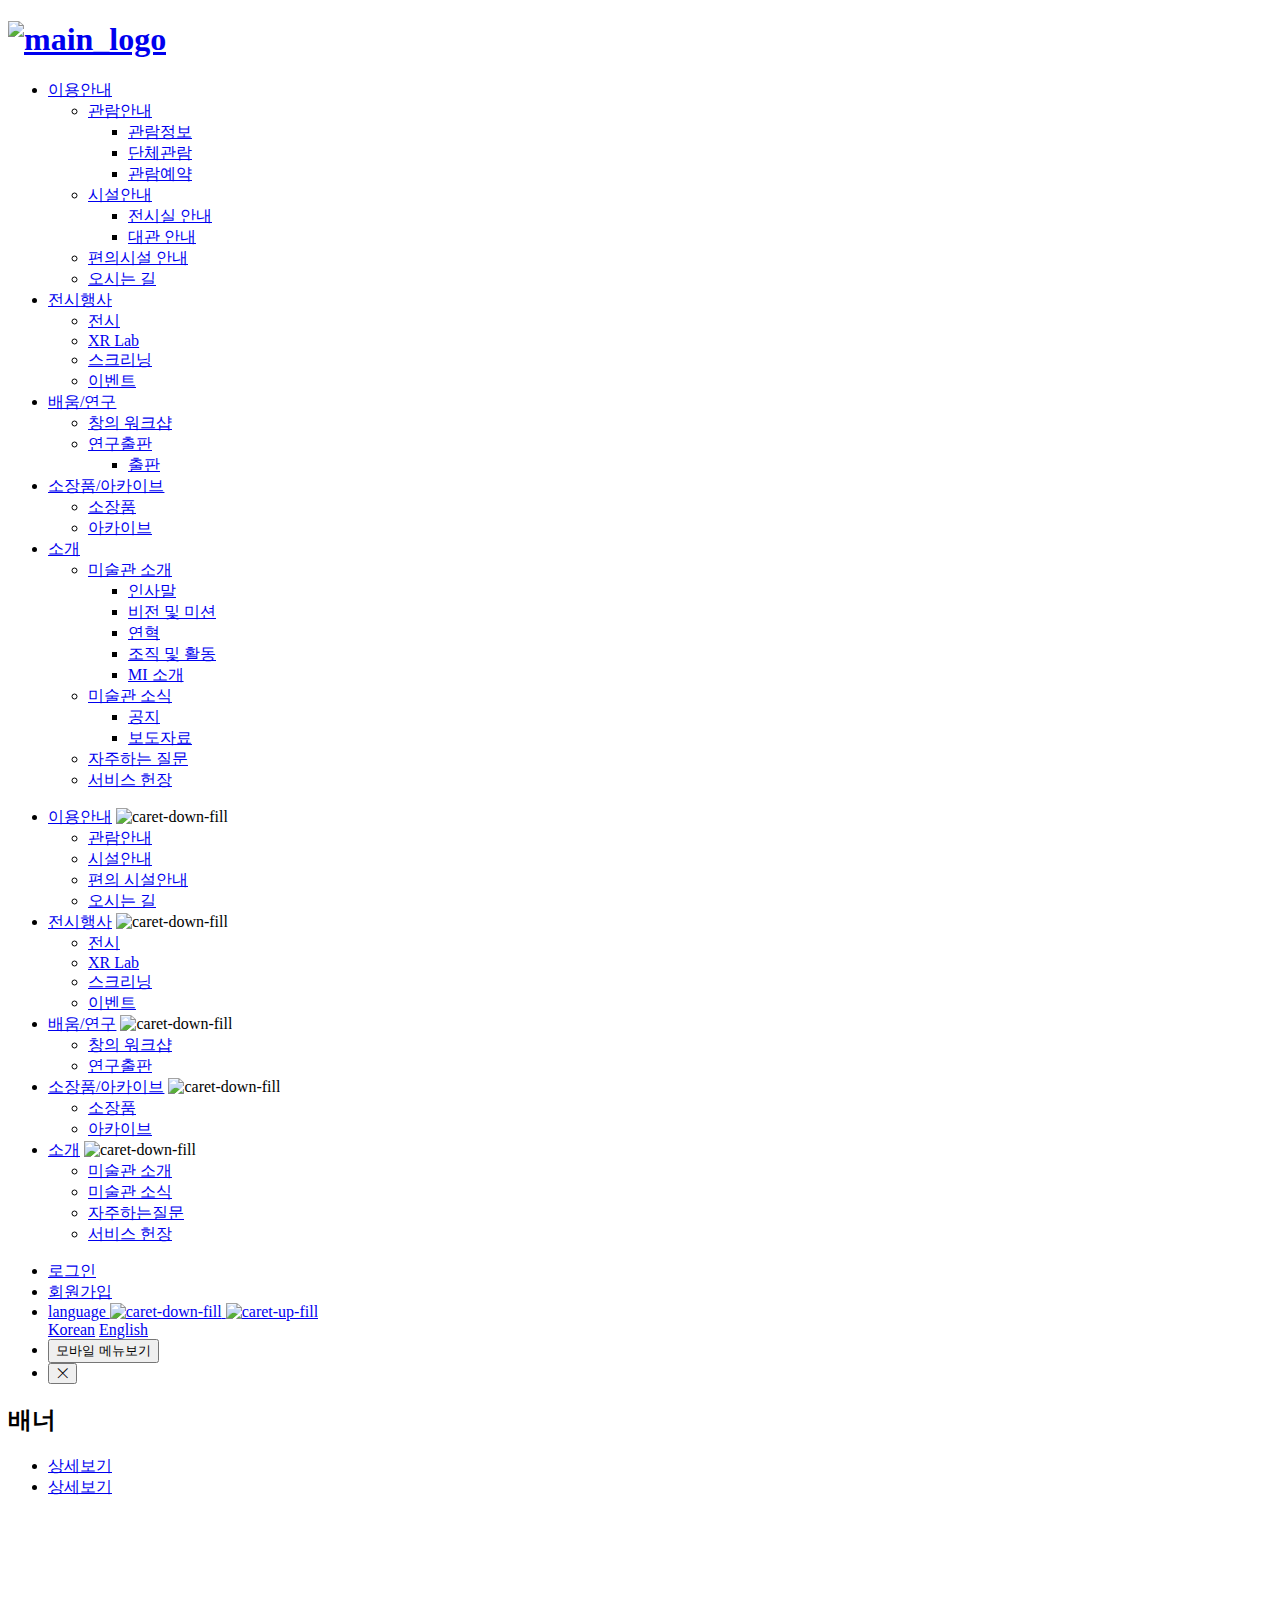
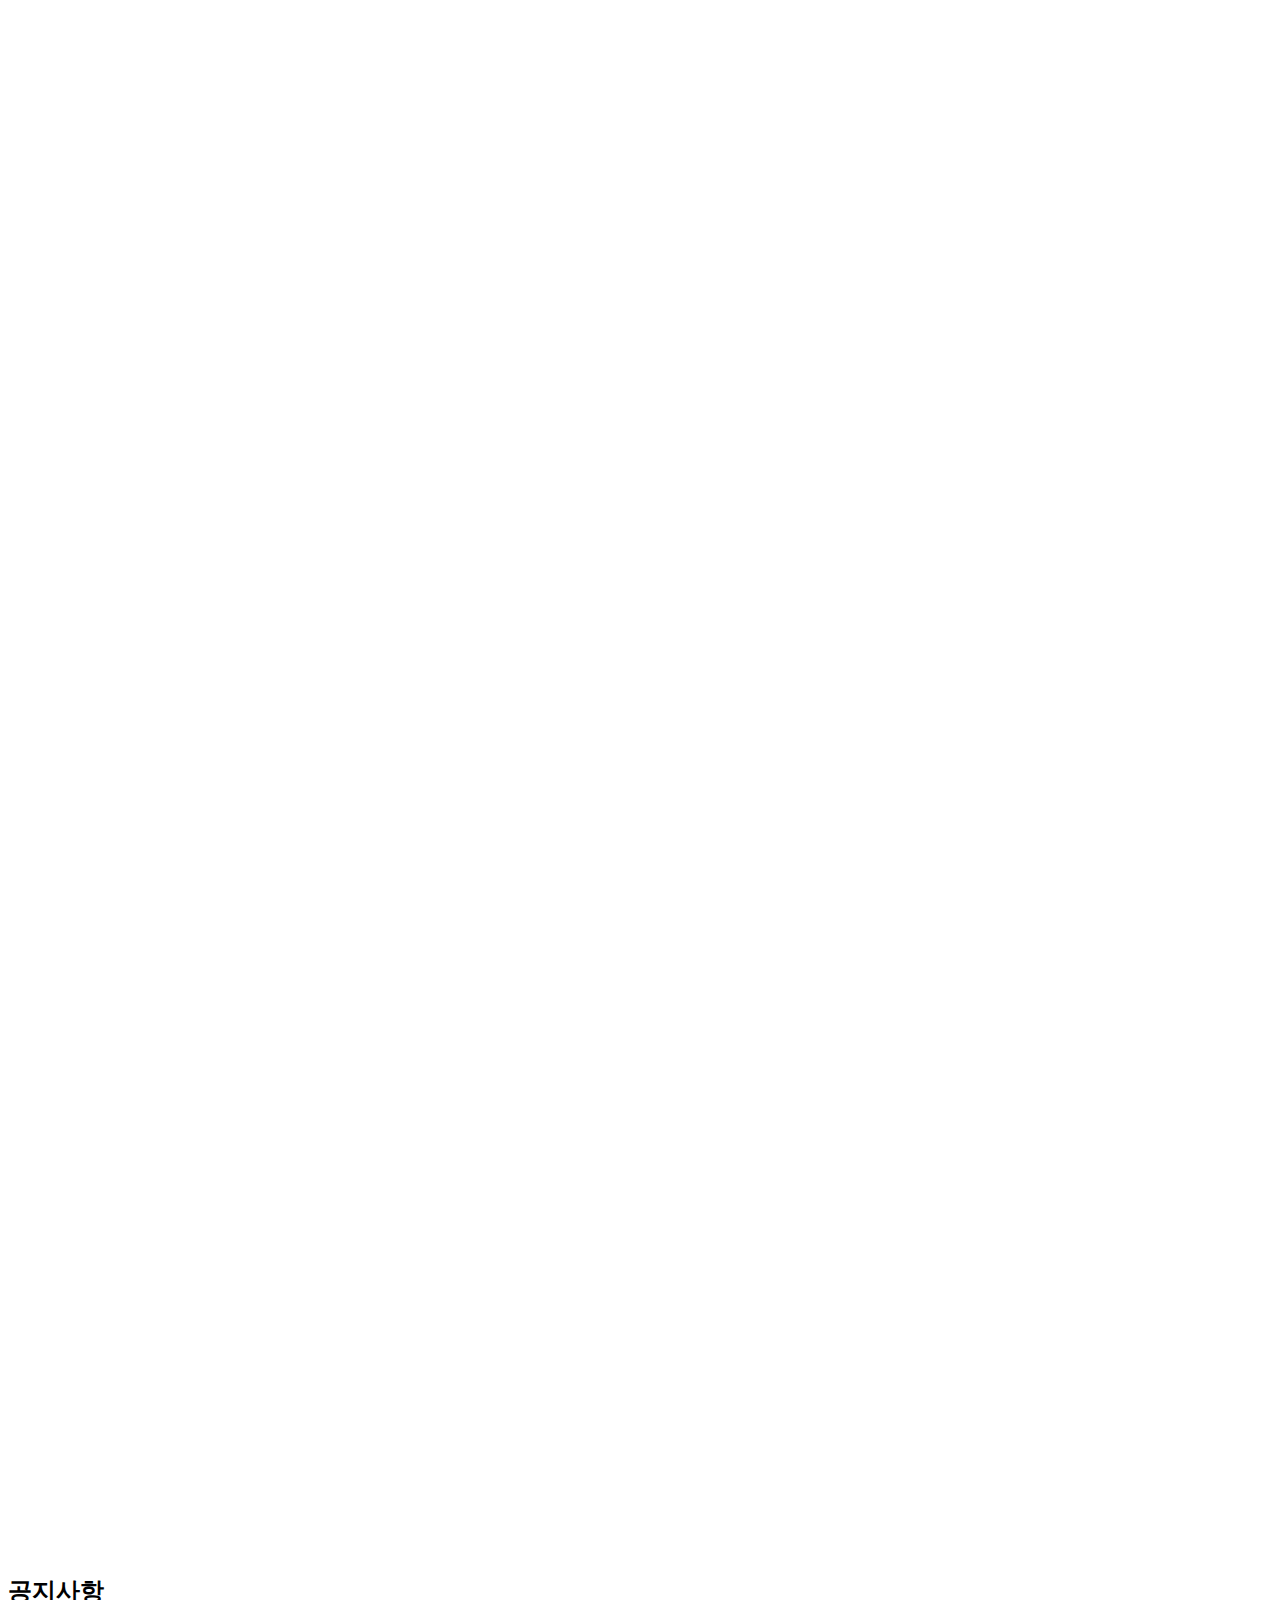
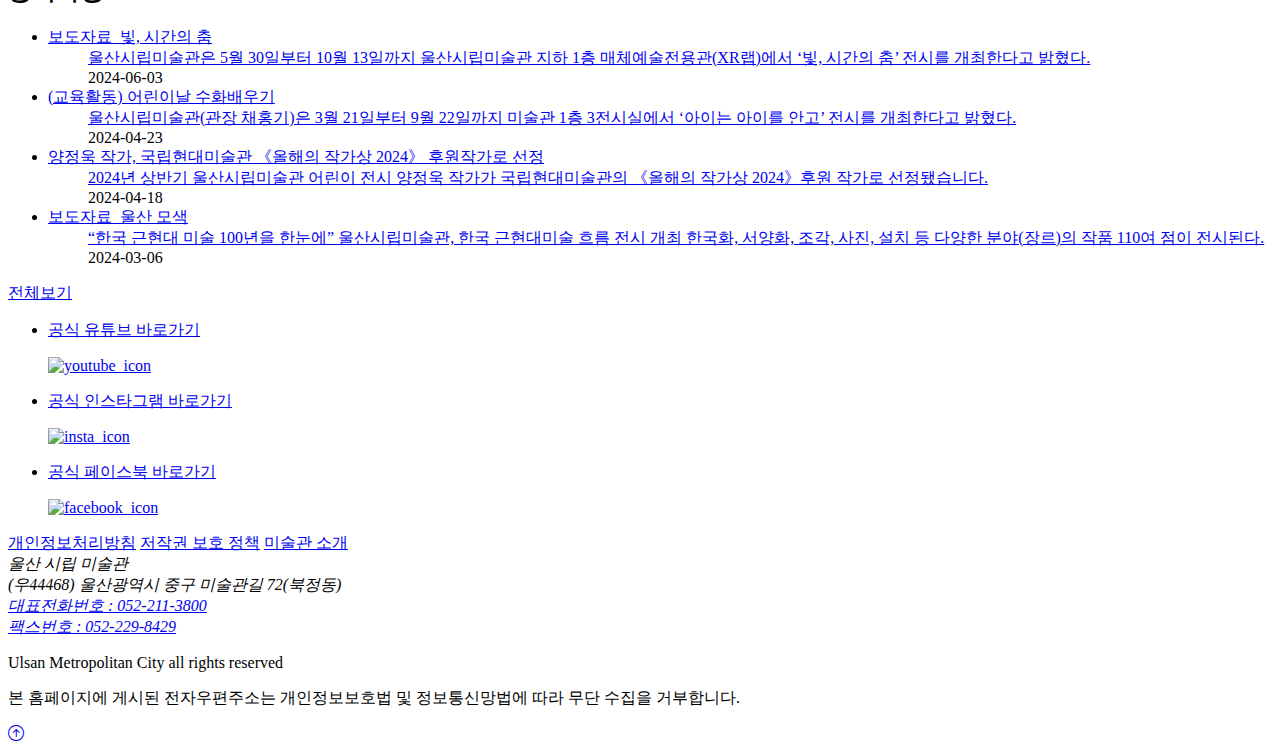
==== index.html @ f844567d "초기파일" ====
<!DOCTYPE html>
<html lang="ko">

<head>
  <meta charset="UTF-8">
  <meta name="viewport" content="width=device-width, initial-scale=1.0">
  <meta name="format-detection" content="telephone=no, email=no">
  <title>울산시립미술관</title>

  <!-- favicon -->
  <link rel="shortcut icon" href="img/common/favicon.jpg" type="image/x-icon">

  <!-- font -->
  <link href="https://fonts.googleapis.com/css2?family=Noto+Sans+KR:wght@100..900&display=swap" rel="stylesheet">
  <link rel="stylesheet" href="css/font.css">
  <link rel="stylesheet" href="https://cdn.jsdelivr.net/npm/bootstrap-icons@1.11.3/font/bootstrap-icons.min.css">

  <!-- css -->
  <link rel="stylesheet" href="css/reset.css">
  <link rel="stylesheet" href="css/swiper-bundle.min.css">
  <link rel="stylesheet" href="https://cdn.jsdelivr.net/npm/bootstrap-icons@1.11.3/font/bootstrap-icons.min.css">
  <link rel="stylesheet" href="https://unpkg.com/aos@next/dist/aos.css">
  <link rel="stylesheet" href="css/main.css">
  <link rel="stylesheet" href="css/common.css">

  <!-- js -->
  <script src="js/jquery-3.7.1.min.js"></script>
  <script src="js/swiper-bundle.min.js"></script>
  <script src="js/main.js"></script>
</head>

<body>
  <div id="wrap"><!--wrap-->
    <header id="header"><!--header-->
      <h1><a href="index.html"><img src="img/common/img_logo.svg" alt="main_logo"></a></h1>

      <nav>
        <ul class="gnb"><!--gnb-->
          <li>
            <a href="#">이용안내</a>
            <ul class="depth2 one"><!-- depth2 -->
              <li><a href="#">관람안내</a>
                <ul class="depth3">
                  <li><a href="#">관람정보</a></li>
                  <li><a href="#">단체관람</a></li>
                  <li><a href="#">관람예약</a></li>
                </ul>
              </li>
              <li><a href="#">시설안내</a>
                <ul class="depth3">
                  <li><a href="#">전시실 안내</a></li>
                  <li><a href="#">대관 안내</a></li>
                </ul>
              </li>
              <li><a href="#">편의시설 안내</a></li>
              <li><a href="#">오시는 길</a></li>
            </ul>
          </li>

          <li>
            <a href="#">전시행사</a>
            <ul class="depth2 two">
              <li><a href="#">전시</a></li>
              <li><a href="#">XR Lab</a></li>
              <li><a href="#">스크리닝</a></li>
              <li><a href="#">이벤트</a></li>
            </ul>
          </li>

          <li>
            <a href="#">배움/연구</a>
            <ul class="depth2 three">
              <li><a href="#">창의 워크샵</a></li>
              <li><a href="#">연구출판</a>
                <ul class="depth3">
                  <li><a href="#">출판</a></li>
                </ul>
              </li>
            </ul>
          </li>

          <li>
            <a href="#">소장품/아카이브</a>
            <ul class="depth2 four">
              <li><a href="#">소장품</a></li>
              <li><a href="#">아카이브</a></li>
            </ul>
          </li>

          <li>
            <a href="#">소개</a>
            <ul class="depth2 five">
              <li><a href="#">미술관 소개</a>
                <ul class="depth3">
                  <li><a href="#">인사말</a></li>
                  <li><a href="#">비전 및 미션</a></li>
                  <li><a href="#">연혁</a></li>
                  <li><a href="#">조직 및 활동</a></li>
                  <li><a href="#">MI 소개</a></li>
                </ul>
              </li>
              <li><a href="#">미술관 소식</a>
                <ul class="depth3">
                  <li><a href="#">공지</a></li>
                  <li><a href="#">보도자료</a></li>
                </ul>
              </li>
              <li><a href="#">자주하는 질문</a></li>
              <li><a href="#">서비스 헌장</a></li>
            </ul>
          </li>
        </ul>

        <div class="mgnb_wrap"><!--mgnb_wrap-->
          <div class="mgnb"><!--mgnb-->
            <ul>
              <li><a href=#>이용안내</a>
                <img src="img/common/caret-down-fill.svg" alt="caret-down-fill" class="caret_down2">
                <ul class="mdepth2">
                  <li><a href="#">관람안내</a></li>
                  <li><a href="#">시설안내</a></li>
                  <li><a href="#">편의 시설안내</a></li>
                  <li><a href="#">오시는 길</a></li>
                </ul>
              </li>
              <li>
                <a href=#>전시행사</a>
                <img src="img/common/caret-down-fill.svg" alt="caret-down-fill" class="caret_down2">
                <ul class="mdepth2">
                  <li><a href="#">전시</a></li>
                  <li><a href="#">XR Lab</a></li>
                  <li><a href="#">스크리닝</a></li>
                  <li><a href="#">이벤트</a></li>
                </ul>
              </li>
              <li>
                <a href=#>배움/연구</a>
                <img src="img/common/caret-down-fill.svg" alt="caret-down-fill" class="caret_down2">
                <ul class="mdepth2">
                  <li><a href="#">창의 워크샵</a></li>
                  <li><a href="#">연구출판</a>
                </ul>
              </li>
              <li>
                <a href=#>소장품/아카이브</a>
                <img src="img/common/caret-down-fill.svg" alt="caret-down-fill" class="caret_down2">
                <ul class="mdepth2">
                  <li><a href="#">소장품</a></li>
                  <li><a href="#">아카이브</a></li>
                </ul>
              </li>
              <li>
                <a href=#>소개</a>
                <img src="img/common/caret-down-fill.svg" alt="caret-down-fill" class="caret_down2">
                <ul class="mdepth2">
                  <li><a href="#">미술관 소개</a></li>
                  <li><a href="#">미술관 소식</a></li>
                  <li><a href="#">자주하는질문</a></li>
                  <li><a href="#">서비스 헌장</a></li>
                </ul>
              </li>
            </ul>
          </div>
          <div class="dim"></div>
        </div>
      </nav>

      <ul class="util"><!--util-->
        <li class="utilMenu"><a href="#">로그인</a></li>
        <li class="utilMenu"><a href="#">회원가입</a></li>
        <li class="utilMenu"><a href="#">language
            <img src="img/common/caret-down-fill.svg" alt="caret-down-fill" class="caret_down">
            <img src="img/common/caret-up-fill.svg" alt="caret-up-fill" class="caret_up"></a>
          <div class="lang_depth2">
            <a href="#">Korean</a>
            <a href="#">English</a>
          </div>
        </li>
        <li><button class="ham">모바일 메뉴보기</button></li>
        <li><button class="mgnb_close"><i class="bi bi-x-lg"></i></button></li>
      </ul>
    </header>

    <main id="main"><!--main-->
      <section id="banner"><!--banner-->
        <h2>배너</h2>
        <div class="swiper mb">
          <ul class="swiper-wrapper">
            <li class="swiper-slide mb1">
              <div class="mb_txt">
                <a href="#" class="btn_more">상세보기</a>
              </div>
            </li>
            <li class="swiper-slide mb2">
              <div class="mb_txt"><a href="#" class="btn_more">상세보기</a>
              </div>
            </li>
            <!--<li class="swiper-slide mb3">추 후에 추가 예정
              <div class="mb_txt">
                <a href="#" class="btn_more">상세보기</a>
              </div>
            </li>
            <li class="swiper-slide mb4">추 후에 추가 예정
              <div class="mb_txt">
                <a href="#" class="btn_more">상세보기</a>
              </div>
            </li>-->
          </ul>
          <div class="mb_control">
            <div class="swiper-button-prev"></div>
            <div class="swiper-pagination"></div>
            <div class="swiper-button-next"></div>
          </div>
        </div>
      </section>

      <section id="quick_menu" data-aos="fade-in"><!--quick-menu-->
        <h2>퀵메뉴</h2>
        <div class="inner">
          <ul>
            <li><a href="#"><span>예약안내</span></a></li>
            <li><a href="#"><span>관람안내</span></a></li>
            <li><a href="#"><span>시설안내</span></a></li>
            <li><a href="#"><span>오시는길</span></a></li>
            <li><a href="#"><span>자주하는질문</span></a></li>
          </ul>
        </div>
      </section>

      <section id="exhibition"><!--exhibition-->
        <h2 data-aos="fade-right">전시</h2>
        <div class="inner">
          <a href="#" class="btn_more" data-aos="fade-left">전체보기</a>
          <div class="swiper exhibition" data-aos="fade-up">
            <ul class="swiper-wrapper">
              <li class="swiper-slide">
                <ul>
                  <li><a href="#"><img src="img/main/exhibition01.svg" alt="《울산 모색 : 울 도시, 울 미술》">
                      <div class="overlay">
                        <p><strong>《울산 모색 : 울 도시, 울 미술》</strong>
                          기간 2024. 3. 7. ~ 6. 9.
                          장소 2전시실
                          작가 16인
                          작품수 37점
                          관람료 성인: 1000원(울산시민 500원) / 어린이, 청소년, 경로: 무료
                          주최/후원 울산시립미술관</p>
                      </div>
                    </a>
                  </li>
                </ul>
                <dl>
                  <dt><a href="#">울산 모색 : 울 도시, 울 미술</a></dt>
                  <dd>2024. 3. 7. ~ 6. 9.</dd>
                  <dd>2전시실</dd>
                </dl>
              </li>
              <li class="swiper-slide">
                <ul>
                  <li><a href="#"><img src="img/main/exhibition02.svg" alt="《한국 근현대미술 흐름 : 시대 울림》">
                      <div class="overlay">
                        <p><strong>《한국 근현대미술 흐름 : 시대 울림》</strong>
                          기간 2024. 3. 7. ~ 6. 9.
                          장소 1전시실
                          작가 이중섭, 박수근, 김환기 등 100여 명
                          작품수 110여점
                          관람료 성인: 1000원(울산시민 500원) / 어린이, 청소년, 경로: 무료
                          주최/후원 울산시립미술관</p>
                      </div>
                    </a></li>
                </ul>

                <dl>
                  <dt><a href="#">한국 근현대미술 흐름 : 시대 울림</a></dt>
                  <dd>2024. 3. 7. ~ 6. 9.</dd>
                  <dd>1전시실</dd>
                </dl>
              </li>
              <li class="swiper-slide">
                <ul>
                  <li><a href="#"><img src="img/main/exhibition03.svg" alt="빛, 시간의 춤">
                      <div class="overlay">
                        <p><strong>빛, 시간의 춤</strong>
                          기간 2024. 5. 30. ~ 10. 13.
                          장소 XR Lab (지하 1층)
                          작가 류재하
                          관람료 성인 1000원(울산시민 500원) / 어린이,청소년, 경로 무료
                          주최후원 울산시립미술관</p>
                      </div>
                    </a></li>
                </ul>

                <dl>
                  <dt><a href="#">빛, 시간의 춤</a></dt>
                  <dd>2024. 5. 30. ~ 10. 13.</dd>
                  <dd>XR Lab (지하 1층)</dd>
                </dl>
              </li>
            </ul>
          </div>
        </div>
      </section>

      <section id="collection" data-aos="fade-up"><!--collection-->
        <h2 data-aos="fade-right">소장품</h2>
        <div class="inner">
          <a href="#" class="btn_more" data-aos="fade-left">전체보기</a>
          <div class="swiper collection">
            <ul class="swiper-wrapper">
              <li class="swiper-slide"><a href="#"><img src="img/main/collection01.svg" alt="해와달"></a>
                <dl>
                  <dt><a href="#">해와 달</a></dt>
                  <dd>고사리 GO sari</dd>
                  <dd>2022</dd>
                </dl>
              </li>
              <li class="swiper-slide"><a href="#"><img src="img/main/collection02.svg" alt="칼더업사이드다운"></a>
                <dl>
                  <dt><a href="#">칼 더 업사이드 다운</a></dt>
                  <dd>토마스 사라세노 Tomás SARACENO</dd>
                  <dd>2018</dd>
                </dl>
              </li>
              <li class="swiper-slide"><a href="#"><img src="img/main/collection03.svg" alt="밀물저아래"></a>
                <dl>
                  <dt><a href="#">밀물 저 아래</a></dt>
                  <dd>타비타 르제르 Tabita REZAIRE</dd>
                  <dd>2017</dd>
                </dl>
              </li>
              <li class="swiper-slide"><a href="#"><img src="img/main/collection04.svg" alt="레드앤블루"></a>
                <dl>
                  <dt><a href="#">레드 앤 블루</a></dt>
                  <dd>류 지야잉 (크립토ZR) LIU Jiaying (CrytoZR)</dd>
                  <dd>2019</dd>
                </dl>
              </li>
            </ul>
          </div>
        </div>
      </section>

      <section id="archive"><!--archive-->
        <h2 data-aos="fade-right">아카이브</h2>
        <div class="inner">
          <a href="#" class="btn_more" data-aos="fade-left">전체보기</a>
          <ul data-aos="fade-up">
            <li>
              <ul>
                <li>
                  <a href="#"><img src="img/main/archive01.svg" alt="아이는아이를안고">
                    <dl>
                      <dt>2024 어린이 기획전시 《아이는 아이를 안고》</dt>
                      <dd>2024. 3. 21.</dd>
                    </dl>
                    <div class="overlay">
                      <p><strong>2024 어린이 기획전시《아이는 아이를 안고》</strong>
                        기간 2024. 3. 21. ~ 9. 22.
                        장소 3전시실 및 로비
                        작가 양정욱
                        작품수 조각·설치 6점
                        관람료 성인: 1000원(울산시민 500원) / 어린이, 청소년, 경로: 무료
                        주최/후원 울산시립미술관
                      </p>
                    </div>
                  </a>
                </li>
              </ul>
            </li>
            <li>
              <a href="#"><img src="img/main/archive02.svg" alt="XRlab엄선작시리즈(XRLab리뷰)">
                <dl>
                  <dt>XR Lab 엄선작 시리즈 《XR Lab 리뷰》</dt>
                  <dd>2024. 2. 8.</dd>
                </dl>
                <div class="overlay">
                  <p><strong>XR Lab 엄선작 시리즈 《XR Lab 리뷰》</strong>
                    기간 2024. 2. 8. ~ 5. 19.
                    장소 XR Lab (지하 1층)
                    작가 알도 탐벨리니, 정연두, 아티피셜 네이쳐(지하루+그라함 웨이크필드) × 채찬병
                    작품수 3점
                    관람료 1,000원(울산시민 500원)
                    주최/후원 울산시립미술관
                  </p>
                </div>
              </a>
            </li>
            <li>
              <a href="#"><img src="img/main/archive03.svg" alt="2024 어린이 전시《꿈꾸는 아이들의 세계》">
                <dl>
                  <dt>2024 어린이 전시《꿈꾸는 아이들의 세계》</dt>
                  <dd>2024. 1. 23.</dd>
                </dl>
                <div class="overlay">
                  <p><strong>2024 어린이 전시《꿈꾸는 아이들의 세계》</strong>
                    기간 2024. 1. 23. - 2024. 8. 27.
                    장소 3전시실
                    작가 신형섭
                    작품수 설치 18점
                    관람료 성인: 1000원(울산시민 500원) / 어린이, 청소년, 경로: 무료
                    주최/후원 울산시립미술관
                  </p>
                </div>
              </a>
            </li>
          </ul>
        </div>
      </section>

      <section id="notice"><!--notice-->
        <h2>공지사항</h2>
        <div class="inner">
          <div class="swiper notice">
            <ul class="swiper-wrapper">
              <li class="swiper-slide">
                <dl>
                  <dt><a href="#">보도자료_빛, 시간의 춤</a></dt>
                  <dd><a href="#">울산시립미술관은 5월 30일부터 10월
                      13일까지 울산시립미술관 지하 1층
                      매체예술전용관(XR랩)에서 ‘빛, 시간의 춤’ 전시를 개최한다고 밝혔다.</a></dd>
                  <dd>2024-06-03</dd>
                </dl>
              </li>
              <li class="swiper-slide">
                <dl>
                  <dt><a href="#">(교육활동) 어린이날 수화배우기</a></dt>
                  <dd><a href="#">울산시립미술관(관장 채홍기)은 3월
                      21일부터 9월 22일까지 미술관 1층
                      3전시실에서 ‘아이는 아이를 안고’ 전시를 개최한다고 밝혔다.</a></dd>
                  <dd>2024-04-23</dd>
                </dl>
              </li>
              <li class="swiper-slide">
                <dl>
                  <dt><a href="#">양정욱 작가, 국립현대미술관 《올해의 작가상 2024》 후원작가로 선정</a></dt>
                  <dd><a href="#">2024년 상반기 울산시립미술관 어린이
                      전시 양정욱 작가가 국립현대미술관의
                      《올해의 작가상 2024》후원 작가로 선정됐습니다.</a></dd>
                  <dd>2024-04-18</dd>
                </dl>
              </li>
              <li class="swiper-slide">
                <dl>
                  <dt><a href="#">보도자료_울산 모색</a></dt>
                  <dd><a href="#">“한국 근현대 미술 100년을 한눈에”
                      울산시립미술관, 한국 근현대미술 흐름
                      전시 개최 한국화, 서양화, 조각, 사진, 설치 등 다양한 분야(장르)의 작품 110여 점이 전시된다.</a></dd>
                  <dd>2024-03-06</dd>
                </dl>
              </li>
            </ul>
            <a href="#" class="btn_more">전체보기</a>
          </div>
        </div>
      </section>
    </main>

    <footer id="footer"><!--footer-->
      <div class="inner">
        <ul>
          <li>
            <p><a href="#">공식 유튜브 바로가기</a></p>
            <a href="#"><img src="img/common/youtube_icon.svg" alt="youtube_icon"></a>
          </li>
          <li>
            <p><a href="#">공식 인스타그램 바로가기</a></p>
            <a href="#"><img src="img/common/insta_icon.svg" alt="insta_icon"></a>
          </li>
          <li>
            <p><a href="#">공식 페이스북 바로가기</a></p>
            <a href="#"><img src="img/common/facebook_icon.svg" alt="facebook_icon"></a>
          </li>
        </ul>

        <div class="footer_txt">
          <div class="footer_left">
            <a href="#"><span>개인정보처리방침</span></a>
            <a href="#"><span>저작권 보호 정책</span></a>
            <a href="#"><span>미술관 소개</span></a>
          </div>

          <div class="footer_right">
            <address><span>울산 시립 미술관</span><br>
              <span>(우44468) 울산광역시 중구 미술관길 72(북정동)</span><br>
              <a href="tel:052-211-3800">대표전화번호 : 052-211-3800</a><br>
              <a href="#">팩스번호 : 052-229-8429</a>
            </address>
            <p class="copy">Ulsan Metropolitan City all rights reserved</p>
            <p>본 홈페이지에 게시된 전자우편주소는 개인정보보호법 및 정보통신망법에 따라 무단 수집을 거부합니다.</p>
          </div>
        </div>
      </div>

      <a href="#"><i class="bi bi-arrow-up-circle go_top"></i></a>
    </footer>
  </div>

  <script src="https://unpkg.com/aos@next/dist/aos.js"></script>
  <script>
    AOS.init({ duration: 1500, });
  </script>
</body>

</html>
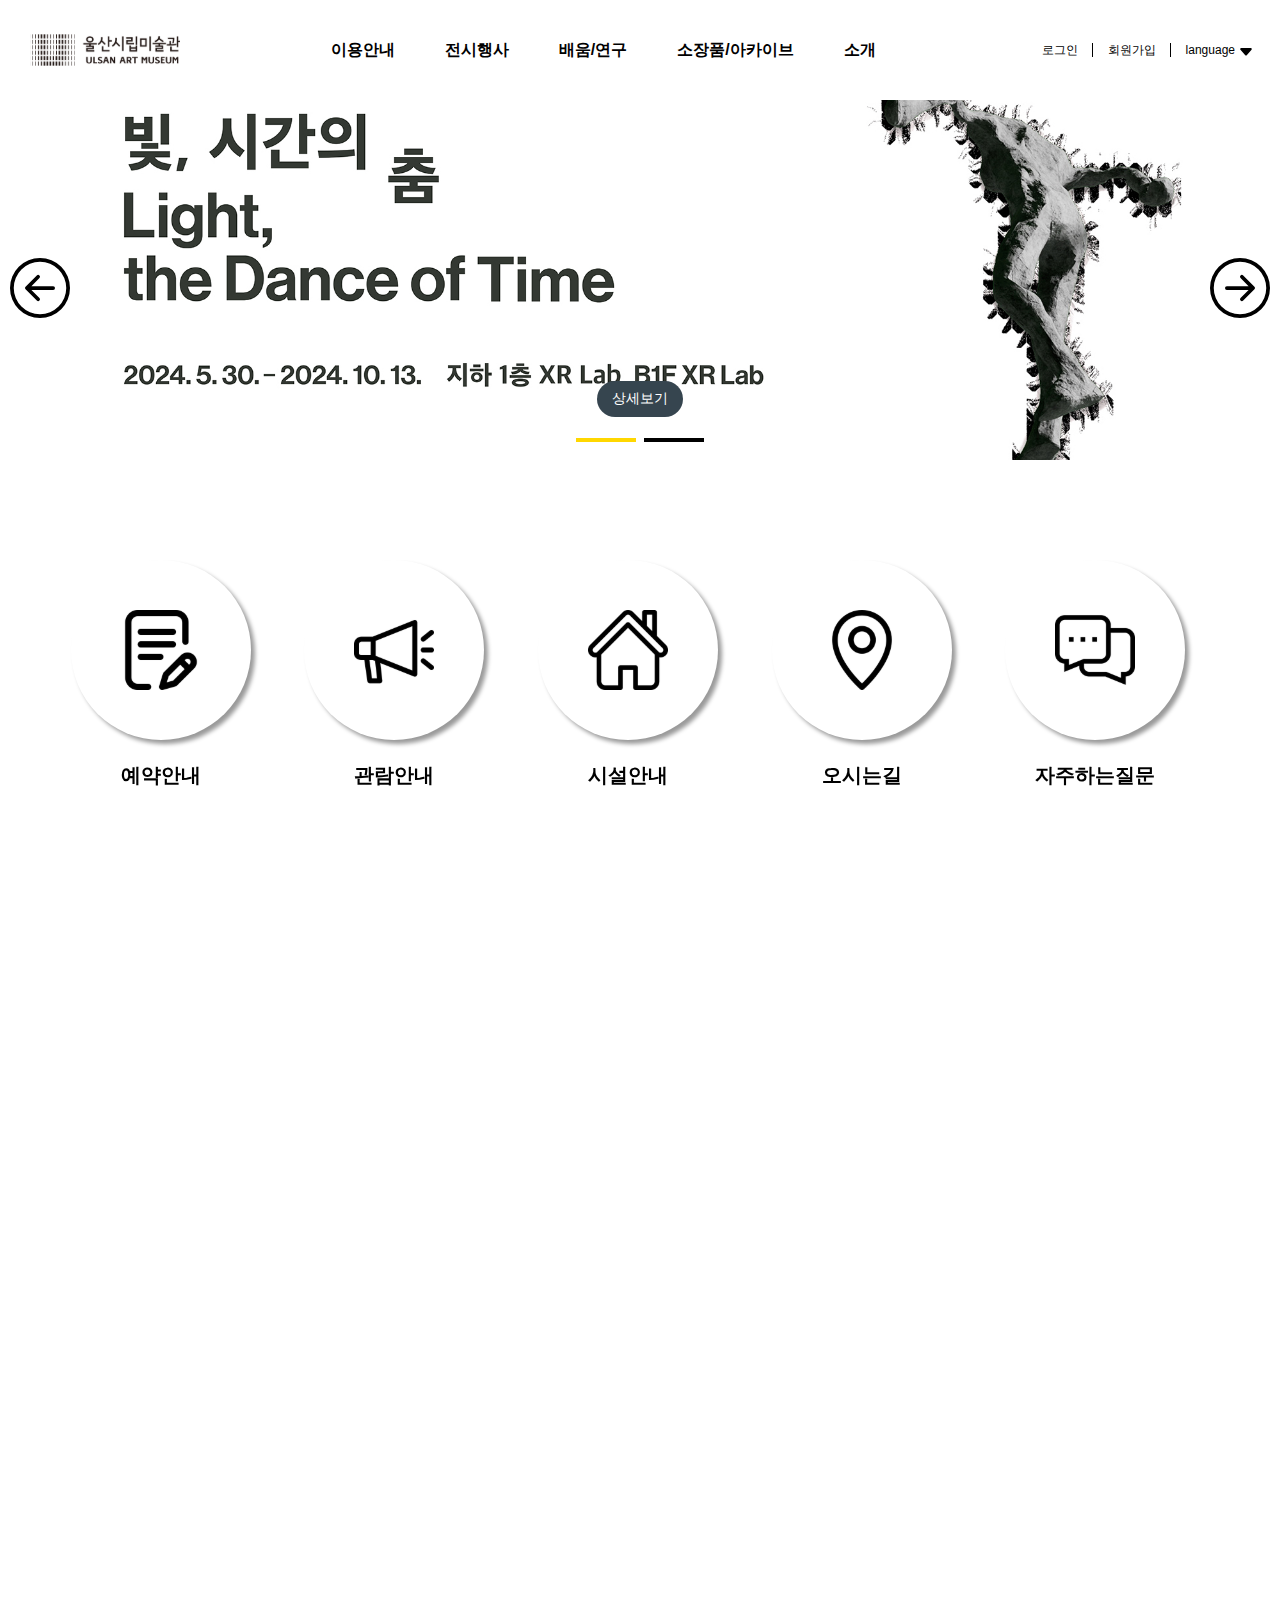
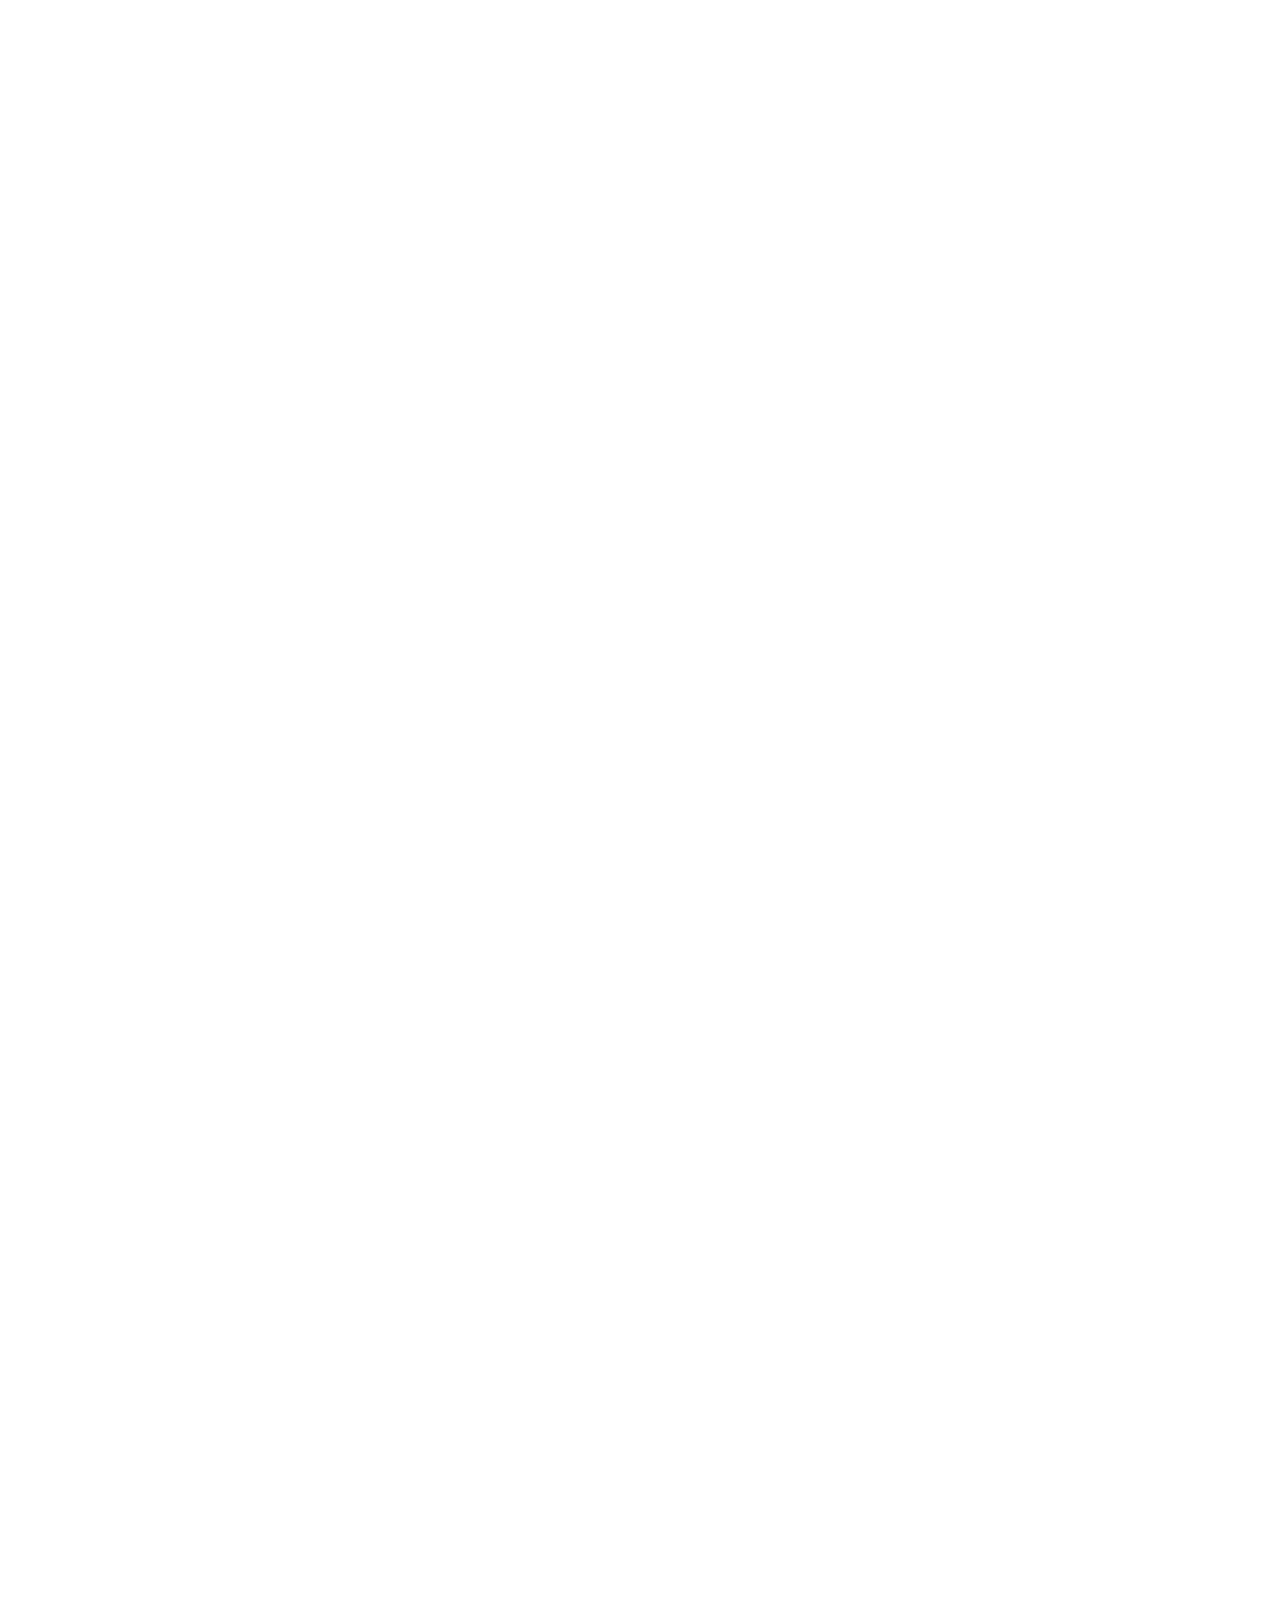
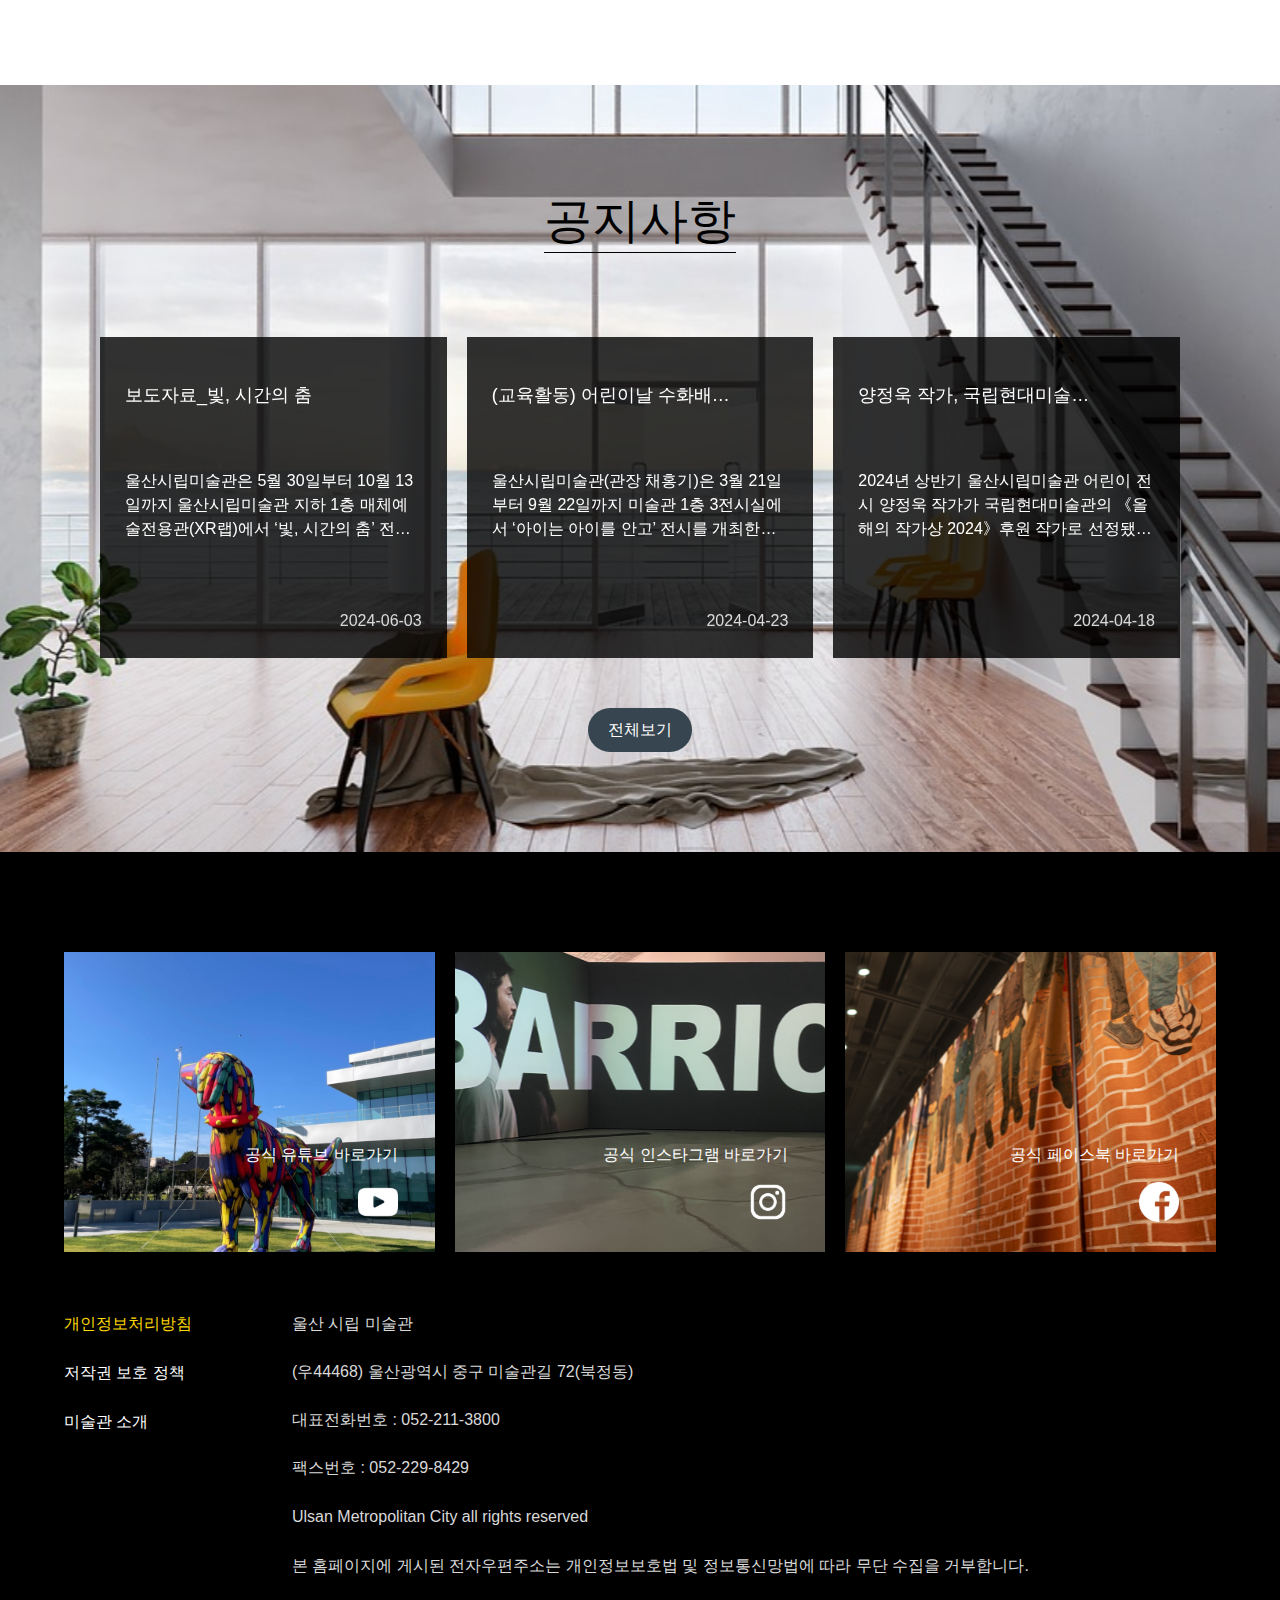
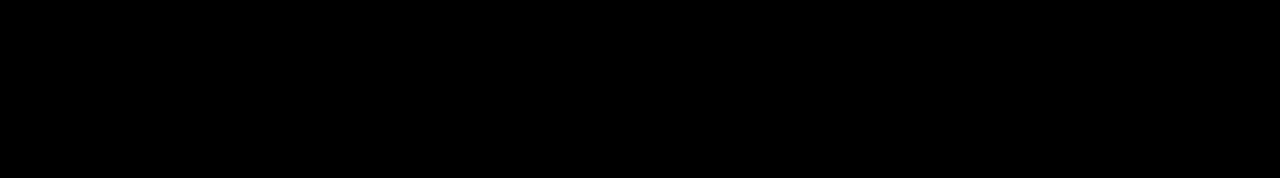
==== commit ae61ff8e: "Add files via upload" ====
--- a/index.html
+++ b/index.html
@@ -1,503 +1,503 @@
-<!DOCTYPE html>
-<html lang="ko">
-
-<head>
-  <meta charset="UTF-8">
-  <meta name="viewport" content="width=device-width, initial-scale=1.0">
-  <meta name="format-detection" content="telephone=no, email=no">
-  <title>울산시립미술관</title>
-
-  <!-- favicon -->
-  <link rel="shortcut icon" href="img/common/favicon.jpg" type="image/x-icon">
-
-  <!-- font -->
-  <link href="https://fonts.googleapis.com/css2?family=Noto+Sans+KR:wght@100..900&display=swap" rel="stylesheet">
-  <link rel="stylesheet" href="css/font.css">
-  <link rel="stylesheet" href="https://cdn.jsdelivr.net/npm/bootstrap-icons@1.11.3/font/bootstrap-icons.min.css">
-
-  <!-- css -->
-  <link rel="stylesheet" href="css/reset.css">
-  <link rel="stylesheet" href="css/swiper-bundle.min.css">
-  <link rel="stylesheet" href="https://cdn.jsdelivr.net/npm/bootstrap-icons@1.11.3/font/bootstrap-icons.min.css">
-  <link rel="stylesheet" href="https://unpkg.com/aos@next/dist/aos.css">
-  <link rel="stylesheet" href="css/main.css">
-  <link rel="stylesheet" href="css/common.css">
-
-  <!-- js -->
-  <script src="js/jquery-3.7.1.min.js"></script>
-  <script src="js/swiper-bundle.min.js"></script>
-  <script src="js/main.js"></script>
-</head>
-
-<body>
-  <div id="wrap"><!--wrap-->
-    <header id="header"><!--header-->
-      <h1><a href="index.html"><img src="img/common/img_logo.svg" alt="main_logo"></a></h1>
-
-      <nav>
-        <ul class="gnb"><!--gnb-->
-          <li>
-            <a href="#">이용안내</a>
-            <ul class="depth2 one"><!-- depth2 -->
-              <li><a href="#">관람안내</a>
-                <ul class="depth3">
-                  <li><a href="#">관람정보</a></li>
-                  <li><a href="#">단체관람</a></li>
-                  <li><a href="#">관람예약</a></li>
-                </ul>
-              </li>
-              <li><a href="#">시설안내</a>
-                <ul class="depth3">
-                  <li><a href="#">전시실 안내</a></li>
-                  <li><a href="#">대관 안내</a></li>
-                </ul>
-              </li>
-              <li><a href="#">편의시설 안내</a></li>
-              <li><a href="#">오시는 길</a></li>
-            </ul>
-          </li>
-
-          <li>
-            <a href="#">전시행사</a>
-            <ul class="depth2 two">
-              <li><a href="#">전시</a></li>
-              <li><a href="#">XR Lab</a></li>
-              <li><a href="#">스크리닝</a></li>
-              <li><a href="#">이벤트</a></li>
-            </ul>
-          </li>
-
-          <li>
-            <a href="#">배움/연구</a>
-            <ul class="depth2 three">
-              <li><a href="#">창의 워크샵</a></li>
-              <li><a href="#">연구출판</a>
-                <ul class="depth3">
-                  <li><a href="#">출판</a></li>
-                </ul>
-              </li>
-            </ul>
-          </li>
-
-          <li>
-            <a href="#">소장품/아카이브</a>
-            <ul class="depth2 four">
-              <li><a href="#">소장품</a></li>
-              <li><a href="#">아카이브</a></li>
-            </ul>
-          </li>
-
-          <li>
-            <a href="#">소개</a>
-            <ul class="depth2 five">
-              <li><a href="#">미술관 소개</a>
-                <ul class="depth3">
-                  <li><a href="#">인사말</a></li>
-                  <li><a href="#">비전 및 미션</a></li>
-                  <li><a href="#">연혁</a></li>
-                  <li><a href="#">조직 및 활동</a></li>
-                  <li><a href="#">MI 소개</a></li>
-                </ul>
-              </li>
-              <li><a href="#">미술관 소식</a>
-                <ul class="depth3">
-                  <li><a href="#">공지</a></li>
-                  <li><a href="#">보도자료</a></li>
-                </ul>
-              </li>
-              <li><a href="#">자주하는 질문</a></li>
-              <li><a href="#">서비스 헌장</a></li>
-            </ul>
-          </li>
-        </ul>
-
-        <div class="mgnb_wrap"><!--mgnb_wrap-->
-          <div class="mgnb"><!--mgnb-->
-            <ul>
-              <li><a href=#>이용안내</a>
-                <img src="img/common/caret-down-fill.svg" alt="caret-down-fill" class="caret_down2">
-                <ul class="mdepth2">
-                  <li><a href="#">관람안내</a></li>
-                  <li><a href="#">시설안내</a></li>
-                  <li><a href="#">편의 시설안내</a></li>
-                  <li><a href="#">오시는 길</a></li>
-                </ul>
-              </li>
-              <li>
-                <a href=#>전시행사</a>
-                <img src="img/common/caret-down-fill.svg" alt="caret-down-fill" class="caret_down2">
-                <ul class="mdepth2">
-                  <li><a href="#">전시</a></li>
-                  <li><a href="#">XR Lab</a></li>
-                  <li><a href="#">스크리닝</a></li>
-                  <li><a href="#">이벤트</a></li>
-                </ul>
-              </li>
-              <li>
-                <a href=#>배움/연구</a>
-                <img src="img/common/caret-down-fill.svg" alt="caret-down-fill" class="caret_down2">
-                <ul class="mdepth2">
-                  <li><a href="#">창의 워크샵</a></li>
-                  <li><a href="#">연구출판</a>
-                </ul>
-              </li>
-              <li>
-                <a href=#>소장품/아카이브</a>
-                <img src="img/common/caret-down-fill.svg" alt="caret-down-fill" class="caret_down2">
-                <ul class="mdepth2">
-                  <li><a href="#">소장품</a></li>
-                  <li><a href="#">아카이브</a></li>
-                </ul>
-              </li>
-              <li>
-                <a href=#>소개</a>
-                <img src="img/common/caret-down-fill.svg" alt="caret-down-fill" class="caret_down2">
-                <ul class="mdepth2">
-                  <li><a href="#">미술관 소개</a></li>
-                  <li><a href="#">미술관 소식</a></li>
-                  <li><a href="#">자주하는질문</a></li>
-                  <li><a href="#">서비스 헌장</a></li>
-                </ul>
-              </li>
-            </ul>
-          </div>
-          <div class="dim"></div>
-        </div>
-      </nav>
-
-      <ul class="util"><!--util-->
-        <li class="utilMenu"><a href="#">로그인</a></li>
-        <li class="utilMenu"><a href="#">회원가입</a></li>
-        <li class="utilMenu"><a href="#">language
-            <img src="img/common/caret-down-fill.svg" alt="caret-down-fill" class="caret_down">
-            <img src="img/common/caret-up-fill.svg" alt="caret-up-fill" class="caret_up"></a>
-          <div class="lang_depth2">
-            <a href="#">Korean</a>
-            <a href="#">English</a>
-          </div>
-        </li>
-        <li><button class="ham">모바일 메뉴보기</button></li>
-        <li><button class="mgnb_close"><i class="bi bi-x-lg"></i></button></li>
-      </ul>
-    </header>
-
-    <main id="main"><!--main-->
-      <section id="banner"><!--banner-->
-        <h2>배너</h2>
-        <div class="swiper mb">
-          <ul class="swiper-wrapper">
-            <li class="swiper-slide mb1">
-              <div class="mb_txt">
-                <a href="#" class="btn_more">상세보기</a>
-              </div>
-            </li>
-            <li class="swiper-slide mb2">
-              <div class="mb_txt"><a href="#" class="btn_more">상세보기</a>
-              </div>
-            </li>
-            <!--<li class="swiper-slide mb3">추 후에 추가 예정
-              <div class="mb_txt">
-                <a href="#" class="btn_more">상세보기</a>
-              </div>
-            </li>
-            <li class="swiper-slide mb4">추 후에 추가 예정
-              <div class="mb_txt">
-                <a href="#" class="btn_more">상세보기</a>
-              </div>
-            </li>-->
-          </ul>
-          <div class="mb_control">
-            <div class="swiper-button-prev"></div>
-            <div class="swiper-pagination"></div>
-            <div class="swiper-button-next"></div>
-          </div>
-        </div>
-      </section>
-
-      <section id="quick_menu" data-aos="fade-in"><!--quick-menu-->
-        <h2>퀵메뉴</h2>
-        <div class="inner">
-          <ul>
-            <li><a href="#"><span>예약안내</span></a></li>
-            <li><a href="#"><span>관람안내</span></a></li>
-            <li><a href="#"><span>시설안내</span></a></li>
-            <li><a href="#"><span>오시는길</span></a></li>
-            <li><a href="#"><span>자주하는질문</span></a></li>
-          </ul>
-        </div>
-      </section>
-
-      <section id="exhibition"><!--exhibition-->
-        <h2 data-aos="fade-right">전시</h2>
-        <div class="inner">
-          <a href="#" class="btn_more" data-aos="fade-left">전체보기</a>
-          <div class="swiper exhibition" data-aos="fade-up">
-            <ul class="swiper-wrapper">
-              <li class="swiper-slide">
-                <ul>
-                  <li><a href="#"><img src="img/main/exhibition01.svg" alt="《울산 모색 : 울 도시, 울 미술》">
-                      <div class="overlay">
-                        <p><strong>《울산 모색 : 울 도시, 울 미술》</strong>
-                          기간 2024. 3. 7. ~ 6. 9.
-                          장소 2전시실
-                          작가 16인
-                          작품수 37점
-                          관람료 성인: 1000원(울산시민 500원) / 어린이, 청소년, 경로: 무료
-                          주최/후원 울산시립미술관</p>
-                      </div>
-                    </a>
-                  </li>
-                </ul>
-                <dl>
-                  <dt><a href="#">울산 모색 : 울 도시, 울 미술</a></dt>
-                  <dd>2024. 3. 7. ~ 6. 9.</dd>
-                  <dd>2전시실</dd>
-                </dl>
-              </li>
-              <li class="swiper-slide">
-                <ul>
-                  <li><a href="#"><img src="img/main/exhibition02.svg" alt="《한국 근현대미술 흐름 : 시대 울림》">
-                      <div class="overlay">
-                        <p><strong>《한국 근현대미술 흐름 : 시대 울림》</strong>
-                          기간 2024. 3. 7. ~ 6. 9.
-                          장소 1전시실
-                          작가 이중섭, 박수근, 김환기 등 100여 명
-                          작품수 110여점
-                          관람료 성인: 1000원(울산시민 500원) / 어린이, 청소년, 경로: 무료
-                          주최/후원 울산시립미술관</p>
-                      </div>
-                    </a></li>
-                </ul>
-
-                <dl>
-                  <dt><a href="#">한국 근현대미술 흐름 : 시대 울림</a></dt>
-                  <dd>2024. 3. 7. ~ 6. 9.</dd>
-                  <dd>1전시실</dd>
-                </dl>
-              </li>
-              <li class="swiper-slide">
-                <ul>
-                  <li><a href="#"><img src="img/main/exhibition03.svg" alt="빛, 시간의 춤">
-                      <div class="overlay">
-                        <p><strong>빛, 시간의 춤</strong>
-                          기간 2024. 5. 30. ~ 10. 13.
-                          장소 XR Lab (지하 1층)
-                          작가 류재하
-                          관람료 성인 1000원(울산시민 500원) / 어린이,청소년, 경로 무료
-                          주최후원 울산시립미술관</p>
-                      </div>
-                    </a></li>
-                </ul>
-
-                <dl>
-                  <dt><a href="#">빛, 시간의 춤</a></dt>
-                  <dd>2024. 5. 30. ~ 10. 13.</dd>
-                  <dd>XR Lab (지하 1층)</dd>
-                </dl>
-              </li>
-            </ul>
-          </div>
-        </div>
-      </section>
-
-      <section id="collection" data-aos="fade-up"><!--collection-->
-        <h2 data-aos="fade-right">소장품</h2>
-        <div class="inner">
-          <a href="#" class="btn_more" data-aos="fade-left">전체보기</a>
-          <div class="swiper collection">
-            <ul class="swiper-wrapper">
-              <li class="swiper-slide"><a href="#"><img src="img/main/collection01.svg" alt="해와달"></a>
-                <dl>
-                  <dt><a href="#">해와 달</a></dt>
-                  <dd>고사리 GO sari</dd>
-                  <dd>2022</dd>
-                </dl>
-              </li>
-              <li class="swiper-slide"><a href="#"><img src="img/main/collection02.svg" alt="칼더업사이드다운"></a>
-                <dl>
-                  <dt><a href="#">칼 더 업사이드 다운</a></dt>
-                  <dd>토마스 사라세노 Tomás SARACENO</dd>
-                  <dd>2018</dd>
-                </dl>
-              </li>
-              <li class="swiper-slide"><a href="#"><img src="img/main/collection03.svg" alt="밀물저아래"></a>
-                <dl>
-                  <dt><a href="#">밀물 저 아래</a></dt>
-                  <dd>타비타 르제르 Tabita REZAIRE</dd>
-                  <dd>2017</dd>
-                </dl>
-              </li>
-              <li class="swiper-slide"><a href="#"><img src="img/main/collection04.svg" alt="레드앤블루"></a>
-                <dl>
-                  <dt><a href="#">레드 앤 블루</a></dt>
-                  <dd>류 지야잉 (크립토ZR) LIU Jiaying (CrytoZR)</dd>
-                  <dd>2019</dd>
-                </dl>
-              </li>
-            </ul>
-          </div>
-        </div>
-      </section>
-
-      <section id="archive"><!--archive-->
-        <h2 data-aos="fade-right">아카이브</h2>
-        <div class="inner">
-          <a href="#" class="btn_more" data-aos="fade-left">전체보기</a>
-          <ul data-aos="fade-up">
-            <li>
-              <ul>
-                <li>
-                  <a href="#"><img src="img/main/archive01.svg" alt="아이는아이를안고">
-                    <dl>
-                      <dt>2024 어린이 기획전시 《아이는 아이를 안고》</dt>
-                      <dd>2024. 3. 21.</dd>
-                    </dl>
-                    <div class="overlay">
-                      <p><strong>2024 어린이 기획전시《아이는 아이를 안고》</strong>
-                        기간 2024. 3. 21. ~ 9. 22.
-                        장소 3전시실 및 로비
-                        작가 양정욱
-                        작품수 조각·설치 6점
-                        관람료 성인: 1000원(울산시민 500원) / 어린이, 청소년, 경로: 무료
-                        주최/후원 울산시립미술관
-                      </p>
-                    </div>
-                  </a>
-                </li>
-              </ul>
-            </li>
-            <li>
-              <a href="#"><img src="img/main/archive02.svg" alt="XRlab엄선작시리즈(XRLab리뷰)">
-                <dl>
-                  <dt>XR Lab 엄선작 시리즈 《XR Lab 리뷰》</dt>
-                  <dd>2024. 2. 8.</dd>
-                </dl>
-                <div class="overlay">
-                  <p><strong>XR Lab 엄선작 시리즈 《XR Lab 리뷰》</strong>
-                    기간 2024. 2. 8. ~ 5. 19.
-                    장소 XR Lab (지하 1층)
-                    작가 알도 탐벨리니, 정연두, 아티피셜 네이쳐(지하루+그라함 웨이크필드) × 채찬병
-                    작품수 3점
-                    관람료 1,000원(울산시민 500원)
-                    주최/후원 울산시립미술관
-                  </p>
-                </div>
-              </a>
-            </li>
-            <li>
-              <a href="#"><img src="img/main/archive03.svg" alt="2024 어린이 전시《꿈꾸는 아이들의 세계》">
-                <dl>
-                  <dt>2024 어린이 전시《꿈꾸는 아이들의 세계》</dt>
-                  <dd>2024. 1. 23.</dd>
-                </dl>
-                <div class="overlay">
-                  <p><strong>2024 어린이 전시《꿈꾸는 아이들의 세계》</strong>
-                    기간 2024. 1. 23. - 2024. 8. 27.
-                    장소 3전시실
-                    작가 신형섭
-                    작품수 설치 18점
-                    관람료 성인: 1000원(울산시민 500원) / 어린이, 청소년, 경로: 무료
-                    주최/후원 울산시립미술관
-                  </p>
-                </div>
-              </a>
-            </li>
-          </ul>
-        </div>
-      </section>
-
-      <section id="notice"><!--notice-->
-        <h2>공지사항</h2>
-        <div class="inner">
-          <div class="swiper notice">
-            <ul class="swiper-wrapper">
-              <li class="swiper-slide">
-                <dl>
-                  <dt><a href="#">보도자료_빛, 시간의 춤</a></dt>
-                  <dd><a href="#">울산시립미술관은 5월 30일부터 10월
-                      13일까지 울산시립미술관 지하 1층
-                      매체예술전용관(XR랩)에서 ‘빛, 시간의 춤’ 전시를 개최한다고 밝혔다.</a></dd>
-                  <dd>2024-06-03</dd>
-                </dl>
-              </li>
-              <li class="swiper-slide">
-                <dl>
-                  <dt><a href="#">(교육활동) 어린이날 수화배우기</a></dt>
-                  <dd><a href="#">울산시립미술관(관장 채홍기)은 3월
-                      21일부터 9월 22일까지 미술관 1층
-                      3전시실에서 ‘아이는 아이를 안고’ 전시를 개최한다고 밝혔다.</a></dd>
-                  <dd>2024-04-23</dd>
-                </dl>
-              </li>
-              <li class="swiper-slide">
-                <dl>
-                  <dt><a href="#">양정욱 작가, 국립현대미술관 《올해의 작가상 2024》 후원작가로 선정</a></dt>
-                  <dd><a href="#">2024년 상반기 울산시립미술관 어린이
-                      전시 양정욱 작가가 국립현대미술관의
-                      《올해의 작가상 2024》후원 작가로 선정됐습니다.</a></dd>
-                  <dd>2024-04-18</dd>
-                </dl>
-              </li>
-              <li class="swiper-slide">
-                <dl>
-                  <dt><a href="#">보도자료_울산 모색</a></dt>
-                  <dd><a href="#">“한국 근현대 미술 100년을 한눈에”
-                      울산시립미술관, 한국 근현대미술 흐름
-                      전시 개최 한국화, 서양화, 조각, 사진, 설치 등 다양한 분야(장르)의 작품 110여 점이 전시된다.</a></dd>
-                  <dd>2024-03-06</dd>
-                </dl>
-              </li>
-            </ul>
-            <a href="#" class="btn_more">전체보기</a>
-          </div>
-        </div>
-      </section>
-    </main>
-
-    <footer id="footer"><!--footer-->
-      <div class="inner">
-        <ul>
-          <li>
-            <p><a href="#">공식 유튜브 바로가기</a></p>
-            <a href="#"><img src="img/common/youtube_icon.svg" alt="youtube_icon"></a>
-          </li>
-          <li>
-            <p><a href="#">공식 인스타그램 바로가기</a></p>
-            <a href="#"><img src="img/common/insta_icon.svg" alt="insta_icon"></a>
-          </li>
-          <li>
-            <p><a href="#">공식 페이스북 바로가기</a></p>
-            <a href="#"><img src="img/common/facebook_icon.svg" alt="facebook_icon"></a>
-          </li>
-        </ul>
-
-        <div class="footer_txt">
-          <div class="footer_left">
-            <a href="#"><span>개인정보처리방침</span></a>
-            <a href="#"><span>저작권 보호 정책</span></a>
-            <a href="#"><span>미술관 소개</span></a>
-          </div>
-
-          <div class="footer_right">
-            <address><span>울산 시립 미술관</span><br>
-              <span>(우44468) 울산광역시 중구 미술관길 72(북정동)</span><br>
-              <a href="tel:052-211-3800">대표전화번호 : 052-211-3800</a><br>
-              <a href="#">팩스번호 : 052-229-8429</a>
-            </address>
-            <p class="copy">Ulsan Metropolitan City all rights reserved</p>
-            <p>본 홈페이지에 게시된 전자우편주소는 개인정보보호법 및 정보통신망법에 따라 무단 수집을 거부합니다.</p>
-          </div>
-        </div>
-      </div>
-
-      <a href="#"><i class="bi bi-arrow-up-circle go_top"></i></a>
-    </footer>
-  </div>
-
-  <script src="https://unpkg.com/aos@next/dist/aos.js"></script>
-  <script>
-    AOS.init({ duration: 1500, });
-  </script>
-</body>
-
+<!DOCTYPE html>
+<html lang="ko">
+
+<head>
+  <meta charset="UTF-8">
+  <meta name="viewport" content="width=device-width, initial-scale=1.0">
+  <meta name="format-detection" content="telephone=no, email=no">
+  <title>울산시립미술관</title>
+
+  <!-- favicon -->
+  <link rel="shortcut icon" href="img/common/favicon.jpg" type="image/x-icon">
+
+  <!-- font -->
+  <link href="https://fonts.googleapis.com/css2?family=Noto+Sans+KR:wght@100..900&display=swap" rel="stylesheet">
+  <link rel="stylesheet" href="css/font.css">
+  <link rel="stylesheet" href="https://cdn.jsdelivr.net/npm/bootstrap-icons@1.11.3/font/bootstrap-icons.min.css">
+
+  <!-- css -->
+  <link rel="stylesheet" href="css/reset.css">
+  <link rel="stylesheet" href="css/swiper-bundle.min.css">
+  <link rel="stylesheet" href="https://cdn.jsdelivr.net/npm/bootstrap-icons@1.11.3/font/bootstrap-icons.min.css">
+  <link rel="stylesheet" href="https://unpkg.com/aos@next/dist/aos.css">
+  <link rel="stylesheet" href="css/main.css">
+  <link rel="stylesheet" href="css/common.css">
+
+  <!-- js -->
+  <script src="js/jquery-3.7.1.min.js"></script>
+  <script src="js/swiper-bundle.min.js"></script>
+  <script src="js/main.js"></script>
+</head>
+
+<body>
+  <div id="wrap"><!--wrap-->
+    <header id="header"><!--header-->
+      <h1><a href="index.html"><img src="img/common/img_logo.svg" alt="main_logo"></a></h1>
+
+      <nav>
+        <ul class="gnb"><!--gnb-->
+          <li>
+            <a href="#">이용안내</a>
+            <ul class="depth2 one"><!-- depth2 -->
+              <li><a href="#">관람안내</a>
+                <ul class="depth3">
+                  <li><a href="#">관람정보</a></li>
+                  <li><a href="#">단체관람</a></li>
+                  <li><a href="#">관람예약</a></li>
+                </ul>
+              </li>
+              <li><a href="#">시설안내</a>
+                <ul class="depth3">
+                  <li><a href="#">전시실 안내</a></li>
+                  <li><a href="#">대관 안내</a></li>
+                </ul>
+              </li>
+              <li><a href="#">편의시설 안내</a></li>
+              <li><a href="#">오시는 길</a></li>
+            </ul>
+          </li>
+
+          <li>
+            <a href="#">전시행사</a>
+            <ul class="depth2 two">
+              <li><a href="#">전시</a></li>
+              <li><a href="#">XR Lab</a></li>
+              <li><a href="#">스크리닝</a></li>
+              <li><a href="#">이벤트</a></li>
+            </ul>
+          </li>
+
+          <li>
+            <a href="#">배움/연구</a>
+            <ul class="depth2 three">
+              <li><a href="#">창의 워크샵</a></li>
+              <li><a href="#">연구출판</a>
+                <ul class="depth3">
+                  <li><a href="#">출판</a></li>
+                </ul>
+              </li>
+            </ul>
+          </li>
+
+          <li>
+            <a href="#">소장품/아카이브</a>
+            <ul class="depth2 four">
+              <li><a href="#">소장품</a></li>
+              <li><a href="#">아카이브</a></li>
+            </ul>
+          </li>
+
+          <li>
+            <a href="#">소개</a>
+            <ul class="depth2 five">
+              <li><a href="#">미술관 소개</a>
+                <ul class="depth3">
+                  <li><a href="#">인사말</a></li>
+                  <li><a href="#">비전 및 미션</a></li>
+                  <li><a href="#">연혁</a></li>
+                  <li><a href="#">조직 및 활동</a></li>
+                  <li><a href="#">MI 소개</a></li>
+                </ul>
+              </li>
+              <li><a href="#">미술관 소식</a>
+                <ul class="depth3">
+                  <li><a href="#">공지</a></li>
+                  <li><a href="#">보도자료</a></li>
+                </ul>
+              </li>
+              <li><a href="#">자주하는 질문</a></li>
+              <li><a href="#">서비스 헌장</a></li>
+            </ul>
+          </li>
+        </ul>
+
+        <div class="mgnb_wrap"><!--mgnb_wrap-->
+          <div class="mgnb"><!--mgnb-->
+            <ul>
+              <li><a href=#>이용안내</a>
+                <img src="img/common/caret-down-fill.svg" alt="caret-down-fill" class="caret_down2">
+                <ul class="mdepth2">
+                  <li><a href="#">관람안내</a></li>
+                  <li><a href="#">시설안내</a></li>
+                  <li><a href="#">편의 시설안내</a></li>
+                  <li><a href="#">오시는 길</a></li>
+                </ul>
+              </li>
+              <li>
+                <a href=#>전시행사</a>
+                <img src="img/common/caret-down-fill.svg" alt="caret-down-fill" class="caret_down2">
+                <ul class="mdepth2">
+                  <li><a href="#">전시</a></li>
+                  <li><a href="#">XR Lab</a></li>
+                  <li><a href="#">스크리닝</a></li>
+                  <li><a href="#">이벤트</a></li>
+                </ul>
+              </li>
+              <li>
+                <a href=#>배움/연구</a>
+                <img src="img/common/caret-down-fill.svg" alt="caret-down-fill" class="caret_down2">
+                <ul class="mdepth2">
+                  <li><a href="#">창의 워크샵</a></li>
+                  <li><a href="#">연구출판</a>
+                </ul>
+              </li>
+              <li>
+                <a href=#>소장품/아카이브</a>
+                <img src="img/common/caret-down-fill.svg" alt="caret-down-fill" class="caret_down2">
+                <ul class="mdepth2">
+                  <li><a href="#">소장품</a></li>
+                  <li><a href="#">아카이브</a></li>
+                </ul>
+              </li>
+              <li>
+                <a href=#>소개</a>
+                <img src="img/common/caret-down-fill.svg" alt="caret-down-fill" class="caret_down2">
+                <ul class="mdepth2">
+                  <li><a href="#">미술관 소개</a></li>
+                  <li><a href="#">미술관 소식</a></li>
+                  <li><a href="#">자주하는질문</a></li>
+                  <li><a href="#">서비스 헌장</a></li>
+                </ul>
+              </li>
+            </ul>
+          </div>
+          <div class="dim"></div>
+        </div>
+      </nav>
+
+      <ul class="util"><!--util-->
+        <li class="utilMenu"><a href="#">로그인</a></li>
+        <li class="utilMenu"><a href="#">회원가입</a></li>
+        <li class="utilMenu"><a href="#">language
+            <img src="img/common/caret-down-fill.svg" alt="caret-down-fill" class="caret_down">
+            <img src="img/common/caret-up-fill.svg" alt="caret-up-fill" class="caret_up"></a>
+          <div class="lang_depth2">
+            <a href="#">Korean</a>
+            <a href="#">English</a>
+          </div>
+        </li>
+        <li><button class="ham">모바일 메뉴보기</button></li>
+        <li><button class="mgnb_close"><i class="bi bi-x-lg"></i></button></li>
+      </ul>
+    </header>
+
+    <main id="main"><!--main-->
+      <section id="banner"><!--banner-->
+        <h2>배너</h2>
+        <div class="swiper mb">
+          <ul class="swiper-wrapper">
+            <li class="swiper-slide mb1">
+              <div class="mb_txt">
+                <a href="#" class="btn_more">상세보기</a>
+              </div>
+            </li>
+            <li class="swiper-slide mb2">
+              <div class="mb_txt"><a href="#" class="btn_more">상세보기</a>
+              </div>
+            </li>
+            <!--<li class="swiper-slide mb3">추 후에 추가 예정
+              <div class="mb_txt">
+                <a href="#" class="btn_more">상세보기</a>
+              </div>
+            </li>
+            <li class="swiper-slide mb4">추 후에 추가 예정
+              <div class="mb_txt">
+                <a href="#" class="btn_more">상세보기</a>
+              </div>
+            </li>-->
+          </ul>
+          <div class="mb_control">
+            <div class="swiper-button-prev"></div>
+            <div class="swiper-pagination"></div>
+            <div class="swiper-button-next"></div>
+          </div>
+        </div>
+      </section>
+
+      <section id="quick_menu" data-aos="fade-in"><!--quick-menu-->
+        <h2>퀵메뉴</h2>
+        <div class="inner">
+          <ul>
+            <li><a href="#"><span>예약안내</span></a></li>
+            <li><a href="#"><span>관람안내</span></a></li>
+            <li><a href="#"><span>시설안내</span></a></li>
+            <li><a href="#"><span>오시는길</span></a></li>
+            <li><a href="#"><span>자주하는질문</span></a></li>
+          </ul>
+        </div>
+      </section>
+
+      <section id="exhibition"><!--exhibition-->
+        <h2 data-aos="fade-right">전시</h2>
+        <div class="inner">
+          <a href="#" class="btn_more" data-aos="fade-left">전체보기</a>
+          <div class="swiper exhibition" data-aos="fade-up">
+            <ul class="swiper-wrapper">
+              <li class="swiper-slide">
+                <ul>
+                  <li><a href="#"><img src="img/main/exhibition01.svg" alt="《울산 모색 : 울 도시, 울 미술》">
+                      <div class="overlay">
+                        <p><strong>《울산 모색 : 울 도시, 울 미술》</strong>
+                          기간 2024. 3. 7. ~ 6. 9.
+                          장소 2전시실
+                          작가 16인
+                          작품수 37점
+                          관람료 성인: 1000원(울산시민 500원) / 어린이, 청소년, 경로: 무료
+                          주최/후원 울산시립미술관</p>
+                      </div>
+                    </a>
+                  </li>
+                </ul>
+                <dl>
+                  <dt><a href="#">울산 모색 : 울 도시, 울 미술</a></dt>
+                  <dd>2024. 3. 7. ~ 6. 9.</dd>
+                  <dd>2전시실</dd>
+                </dl>
+              </li>
+              <li class="swiper-slide">
+                <ul>
+                  <li><a href="#"><img src="img/main/exhibition02.svg" alt="《한국 근현대미술 흐름 : 시대 울림》">
+                      <div class="overlay">
+                        <p><strong>《한국 근현대미술 흐름 : 시대 울림》</strong>
+                          기간 2024. 3. 7. ~ 6. 9.
+                          장소 1전시실
+                          작가 이중섭, 박수근, 김환기 등 100여 명
+                          작품수 110여점
+                          관람료 성인: 1000원(울산시민 500원) / 어린이, 청소년, 경로: 무료
+                          주최/후원 울산시립미술관</p>
+                      </div>
+                    </a></li>
+                </ul>
+
+                <dl>
+                  <dt><a href="#">한국 근현대미술 흐름 : 시대 울림</a></dt>
+                  <dd>2024. 3. 7. ~ 6. 9.</dd>
+                  <dd>1전시실</dd>
+                </dl>
+              </li>
+              <li class="swiper-slide">
+                <ul>
+                  <li><a href="#"><img src="img/main/exhibition03.svg" alt="빛, 시간의 춤">
+                      <div class="overlay">
+                        <p><strong>빛, 시간의 춤</strong>
+                          기간 2024. 5. 30. ~ 10. 13.
+                          장소 XR Lab (지하 1층)
+                          작가 류재하
+                          관람료 성인 1000원(울산시민 500원) / 어린이,청소년, 경로 무료
+                          주최후원 울산시립미술관</p>
+                      </div>
+                    </a></li>
+                </ul>
+
+                <dl>
+                  <dt><a href="#">빛, 시간의 춤</a></dt>
+                  <dd>2024. 5. 30. ~ 10. 13.</dd>
+                  <dd>XR Lab (지하 1층)</dd>
+                </dl>
+              </li>
+            </ul>
+          </div>
+        </div>
+      </section>
+
+      <section id="collection" data-aos="fade-up"><!--collection-->
+        <h2 data-aos="fade-right">소장품</h2>
+        <div class="inner">
+          <a href="#" class="btn_more" data-aos="fade-left">전체보기</a>
+          <div class="swiper collection">
+            <ul class="swiper-wrapper">
+              <li class="swiper-slide"><a href="#"><img src="img/main/collection01.svg" alt="해와달"></a>
+                <dl>
+                  <dt><a href="#">해와 달</a></dt>
+                  <dd>고사리 GO sari</dd>
+                  <dd>2022</dd>
+                </dl>
+              </li>
+              <li class="swiper-slide"><a href="#"><img src="img/main/collection02.svg" alt="칼더업사이드다운"></a>
+                <dl>
+                  <dt><a href="#">칼 더 업사이드 다운</a></dt>
+                  <dd>토마스 사라세노 Tomás SARACENO</dd>
+                  <dd>2018</dd>
+                </dl>
+              </li>
+              <li class="swiper-slide"><a href="#"><img src="img/main/collection03.svg" alt="밀물저아래"></a>
+                <dl>
+                  <dt><a href="#">밀물 저 아래</a></dt>
+                  <dd>타비타 르제르 Tabita REZAIRE</dd>
+                  <dd>2017</dd>
+                </dl>
+              </li>
+              <li class="swiper-slide"><a href="#"><img src="img/main/collection04.svg" alt="레드앤블루"></a>
+                <dl>
+                  <dt><a href="#">레드 앤 블루</a></dt>
+                  <dd>류 지야잉 (크립토ZR) LIU Jiaying (CrytoZR)</dd>
+                  <dd>2019</dd>
+                </dl>
+              </li>
+            </ul>
+          </div>
+        </div>
+      </section>
+
+      <section id="archive"><!--archive-->
+        <h2 data-aos="fade-right">아카이브</h2>
+        <div class="inner">
+          <a href="#" class="btn_more" data-aos="fade-left">전체보기</a>
+          <ul data-aos="fade-up">
+            <li>
+              <ul>
+                <li>
+                  <a href="#"><img src="img/main/archive01.svg" alt="아이는아이를안고">
+                    <dl>
+                      <dt>2024 어린이 기획전시 《아이는 아이를 안고》</dt>
+                      <dd>2024. 3. 21.</dd>
+                    </dl>
+                    <div class="overlay">
+                      <p><strong>2024 어린이 기획전시《아이는 아이를 안고》</strong>
+                        기간 2024. 3. 21. ~ 9. 22.
+                        장소 3전시실 및 로비
+                        작가 양정욱
+                        작품수 조각·설치 6점
+                        관람료 성인: 1000원(울산시민 500원) / 어린이, 청소년, 경로: 무료
+                        주최/후원 울산시립미술관
+                      </p>
+                    </div>
+                  </a>
+                </li>
+              </ul>
+            </li>
+            <li>
+              <a href="#"><img src="img/main/archive02.svg" alt="XRlab엄선작시리즈(XRLab리뷰)">
+                <dl>
+                  <dt>XR Lab 엄선작 시리즈 《XR Lab 리뷰》</dt>
+                  <dd>2024. 2. 8.</dd>
+                </dl>
+                <div class="overlay">
+                  <p><strong>XR Lab 엄선작 시리즈 《XR Lab 리뷰》</strong>
+                    기간 2024. 2. 8. ~ 5. 19.
+                    장소 XR Lab (지하 1층)
+                    작가 알도 탐벨리니, 정연두, 아티피셜 네이쳐(지하루+그라함 웨이크필드) × 채찬병
+                    작품수 3점
+                    관람료 1,000원(울산시민 500원)
+                    주최/후원 울산시립미술관
+                  </p>
+                </div>
+              </a>
+            </li>
+            <li>
+              <a href="#"><img src="img/main/archive03.svg" alt="2024 어린이 전시《꿈꾸는 아이들의 세계》">
+                <dl>
+                  <dt>2024 어린이 전시《꿈꾸는 아이들의 세계》</dt>
+                  <dd>2024. 1. 23.</dd>
+                </dl>
+                <div class="overlay">
+                  <p><strong>2024 어린이 전시《꿈꾸는 아이들의 세계》</strong>
+                    기간 2024. 1. 23. - 2024. 8. 27.
+                    장소 3전시실
+                    작가 신형섭
+                    작품수 설치 18점
+                    관람료 성인: 1000원(울산시민 500원) / 어린이, 청소년, 경로: 무료
+                    주최/후원 울산시립미술관
+                  </p>
+                </div>
+              </a>
+            </li>
+          </ul>
+        </div>
+      </section>
+
+      <section id="notice"><!--notice-->
+        <h2>공지사항</h2>
+        <div class="inner">
+          <div class="swiper notice">
+            <ul class="swiper-wrapper">
+              <li class="swiper-slide">
+                <dl>
+                  <dt><a href="#">보도자료_빛, 시간의 춤</a></dt>
+                  <dd><a href="#">울산시립미술관은 5월 30일부터 10월
+                      13일까지 울산시립미술관 지하 1층
+                      매체예술전용관(XR랩)에서 ‘빛, 시간의 춤’ 전시를 개최한다고 밝혔다.</a></dd>
+                  <dd>2024-06-03</dd>
+                </dl>
+              </li>
+              <li class="swiper-slide">
+                <dl>
+                  <dt><a href="#">(교육활동) 어린이날 수화배우기</a></dt>
+                  <dd><a href="#">울산시립미술관(관장 채홍기)은 3월
+                      21일부터 9월 22일까지 미술관 1층
+                      3전시실에서 ‘아이는 아이를 안고’ 전시를 개최한다고 밝혔다.</a></dd>
+                  <dd>2024-04-23</dd>
+                </dl>
+              </li>
+              <li class="swiper-slide">
+                <dl>
+                  <dt><a href="#">양정욱 작가, 국립현대미술관 《올해의 작가상 2024》 후원작가로 선정</a></dt>
+                  <dd><a href="#">2024년 상반기 울산시립미술관 어린이
+                      전시 양정욱 작가가 국립현대미술관의
+                      《올해의 작가상 2024》후원 작가로 선정됐습니다.</a></dd>
+                  <dd>2024-04-18</dd>
+                </dl>
+              </li>
+              <li class="swiper-slide">
+                <dl>
+                  <dt><a href="#">보도자료_울산 모색</a></dt>
+                  <dd><a href="#">“한국 근현대 미술 100년을 한눈에”
+                      울산시립미술관, 한국 근현대미술 흐름
+                      전시 개최 한국화, 서양화, 조각, 사진, 설치 등 다양한 분야(장르)의 작품 110여 점이 전시된다.</a></dd>
+                  <dd>2024-03-06</dd>
+                </dl>
+              </li>
+            </ul>
+            <a href="#" class="btn_more">전체보기</a>
+          </div>
+        </div>
+      </section>
+    </main>
+
+    <footer id="footer"><!--footer-->
+      <div class="inner">
+        <ul>
+          <li>
+            <p><a href="#">공식 유튜브 바로가기</a></p>
+            <a href="#"><img src="img/common/youtube_icon.svg" alt="youtube_icon"></a>
+          </li>
+          <li>
+            <p><a href="#">공식 인스타그램 바로가기</a></p>
+            <a href="#"><img src="img/common/insta_icon.svg" alt="insta_icon"></a>
+          </li>
+          <li>
+            <p><a href="#">공식 페이스북 바로가기</a></p>
+            <a href="#"><img src="img/common/facebook_icon.svg" alt="facebook_icon"></a>
+          </li>
+        </ul>
+
+        <div class="footer_txt">
+          <div class="footer_left">
+            <a href="#"><span>개인정보처리방침</span></a>
+            <a href="#"><span>저작권 보호 정책</span></a>
+            <a href="#"><span>미술관 소개</span></a>
+          </div>
+
+          <div class="footer_right">
+            <address><span>울산 시립 미술관</span><br>
+              <span>(우44468) 울산광역시 중구 미술관길 72(북정동)</span><br>
+              <a href="tel:052-211-3800">대표전화번호 : 052-211-3800</a><br>
+              <a href="#">팩스번호 : 052-229-8429</a>
+            </address>
+            <p class="copy">Ulsan Metropolitan City all rights reserved</p>
+            <p>본 홈페이지에 게시된 전자우편주소는 개인정보보호법 및 정보통신망법에 따라 무단 수집을 거부합니다.</p>
+          </div>
+        </div>
+      </div>
+
+      <a href="#"><i class="bi bi-arrow-up-circle go_top"></i></a>
+    </footer>
+  </div>
+
+  <script src="https://unpkg.com/aos@next/dist/aos.js"></script>
+  <script>
+    AOS.init({ duration: 1500, });
+  </script>
+</body>
+
 </html>--- a/css/font.css
+++ b/css/font.css
@@ -0,0 +1,76 @@
+@charset "utf-8";
+
+@font-face {
+  font-family: 'Noto Sans KR';
+  src: url('../font/NotoSansKR-Thin.woff') format('woff');
+  font-weight: 100;
+  font-style: normal;
+  font-display: swap;
+}
+
+
+@font-face {
+  font-family: 'Noto Sans KR';
+  src: url('../font/NotoSansKR-ExtraLight.woff') format('woff');
+  font-weight: 200;
+  font-style: normal;
+  font-display: swap;
+}
+
+
+@font-face {
+  font-family: 'Noto Sans KR';
+  src: url('../font/NotoSansKR-Light.woff') format('woff');
+  font-weight: 300;
+  font-style: normal;
+  font-display: swap;
+}
+
+@font-face {
+  font-family: 'Noto Sans KR';
+  src: url('../font/NotoSansKR-Regular.woff') format('woff');
+  font-weight: 400;
+  font-style: normal;
+  font-display: swap;
+}
+
+@font-face {
+  font-family: 'Noto Sans KR';
+  src: url('../font/NotoSansKR-Medium.woff') format('woff');
+  font-weight: 500;
+  font-style: normal;
+  font-display: swap;
+}
+
+
+@font-face {
+  font-family: 'Noto Sans KR';
+  src: url('../font/NotoSansKR-SemiBold.woff') format('woff');
+  font-weight: 600;
+  font-style: normal;
+  font-display: swap;
+}
+
+@font-face {
+  font-family: 'Noto Sans KR';
+  src: url('../font/NotoSansKR-Bold.woff') format('woff');
+  font-weight: 700;
+  font-style: normal;
+  font-display: swap;
+}
+
+@font-face {
+  font-family: 'Noto Sans KR';
+  src: url('../font/NotoSansKR-ExtraBold.woff') format('woff');
+  font-weight: 800;
+  font-style: normal;
+  font-display: swap;
+}
+
+@font-face {
+  font-family: 'Noto Sans KR';
+  src: url('../font/NotoSansKR-Black.woff') format('woff');
+  font-weight: 900;
+  font-style: normal;
+  font-display: swap;
+}
--- a/css/main.css
+++ b/css/main.css
@@ -0,0 +1,952 @@
+@charset "utf-8";
+
+section {
+  padding: 75px 0;
+}
+
+section:nth-child(1) {
+  padding: 0;
+}
+
+section:nth-child(2) {
+  padding-top: 100px;
+}
+
+section:nth-child(5) {
+  padding-bottom: 100px;
+}
+
+section:nth-child(6) {
+  padding: 100px;
+}
+
+@media(max-width:1360px) {
+  section {
+    padding: 75px 5%;
+  }
+}
+
+@media(max-width:768px) {
+  section {
+    padding: 50px 24px;
+  }
+}
+
+@media(max-width:360px) {
+  section {
+    padding: 40px 16px;
+  }
+
+  section:nth-child(2) {
+    padding-top: 80px;
+  }
+}
+
+
+/* main */
+#main {
+  padding-top: 100px;
+}
+
+@media (max-width:360px) {
+  #main {
+    padding-top: 0;
+  }
+}
+
+@media (max-width:320px) {}
+
+/* banner */
+#banner h2 {
+  display: none;
+}
+
+#banner>div {
+  height: 65vh;
+}
+
+#banner .mb>ul>li {
+  height: 100%;
+  width: 100%;
+  display: flex;
+  align-items: center;
+}
+
+#banner .mb .mb1 {
+  background: url(../img/main/mb1_bg.jpg) no-repeat center / cover;
+}
+
+#banner .mb .mb2 {
+  background: url(../img/main/mb2_bg.jpg) no-repeat center / cover;
+}
+
+#banner .mb .mb3 {
+  background: url(../img/main/mb3_bg.jpg) no-repeat center / cover;
+}
+
+#banner .mb .mb4 {
+  background: url(../img/main/mb4_bg.jpg) no-repeat center / cover;
+}
+
+#banner .swiper-button-prev {
+  background: url(../img/common/arrow-left-circle.svg) no-repeat center / cover;
+  color: transparent;
+  width: 60px;
+  height: 60px;
+}
+
+#banner .swiper-button-next {
+  background: url(../img/common/arrow-right-circle.svg) no-repeat center / cover;
+  color: transparent;
+  width: 60px;
+  height: 60px;
+}
+
+#banner .swiper-pagination {
+  position: absolute;
+  bottom: 3%;
+}
+
+
+.swiper-pagination-bullet {
+  width: 60px;
+  height: 4px;
+  background: black;
+  opacity: 1;
+  border-radius: 0;
+  margin: 0 5px;
+}
+
+.swiper-pagination-bullet-active {
+  background: #FFD700;
+}
+
+.mb_txt .btn_more {
+  position: absolute;
+  bottom: 8%;
+  left: 50%;
+  transform: translate(-50%);
+}
+
+@media (max-width:1280px) {
+
+  #banner .mb .mb1,
+  #banner .mb .mb2,
+  #banner .mb .mb3,
+  #banner .mb .mb4 {
+    background-size: 100%;
+  }
+
+  .mb_txt .btn_more {
+    bottom: 12%;
+    padding: 7.5px 15px;
+    font-size: 1.4rem;
+  }
+
+  #banner>div {
+    height: 40vh;
+  }
+}
+
+@media(max-width:1024px) {
+  .mb_txt .btn_more {
+    bottom: 5%;
+  }
+
+  #banner .swiper-pagination {
+    bottom: 0%;
+  }
+}
+
+@media (max-width:768px) {
+
+  #banner .swiper-button-prev,
+  #banner .swiper-button-next {
+    display: none;
+  }
+
+  .mb_txt .btn_more {
+    bottom: -8%;
+  }
+
+  .btn_more {
+    padding: 7.5px 15px;
+    font-size: 1.4rem;
+  }
+
+  #banner .swiper-pagination {
+    bottom: 0;
+  }
+
+  #banner>div {
+    padding-bottom: 40px;
+    height: 30vh;
+  }
+}
+
+@media (max-width:360px) {
+
+  #banner .mb li {
+    padding: 0 5%;
+  }
+
+  #banner .swiper-pagination {
+    bottom: 10%;
+  }
+
+  .swiper-pagination-bullet {
+    width: 40px;
+    height: 2px;
+  }
+
+  .mb_txt .btn_more {
+    bottom: 17%;
+    font-size: 1.2rem;
+  }
+
+  .btn_more {
+    font-size: 1.2rem;
+  }
+
+  #banner>div {
+    padding-bottom: 0;
+    height: 37vh;
+  }
+}
+
+@media (max-width:320px) {
+
+  .mb_txt .btn_more {
+    bottom: 10%;
+  }
+
+  #banner>div {
+    height: 250px;
+  }
+
+  #banner .swiper-pagination {
+    bottom: 0%;
+  }
+}
+
+/* quick_menu */
+#quick_menu h2 {
+  display: none;
+}
+
+#quick_menu .inner {
+  padding-bottom: 5%;
+}
+
+#quick_menu .inner>ul {
+  gap: 40px;
+  white-space: nowrap;
+  display: flex;
+  overflow-x: auto;
+}
+
+#quick_menu .inner>ul>li {
+  display: inline-block;
+  flex-shrink: 1;
+  margin: 0 auto;
+}
+
+#quick_menu ul li a::before {
+  margin: 0 auto;
+  width: 200px;
+  height: 200px;
+  transition: all 0.5s;
+  content: "";
+  display: block;
+  border-radius: 50%;
+  box-shadow: 4px 4px 4px rgba(0, 0, 0, 0.4);
+}
+
+#quick_menu ul li:nth-child(1) a::before {
+  background: url(../img/main/quick_menu01_b.svg) no-repeat center;
+}
+
+#quick_menu ul li:nth-child(2) a::before {
+  background: url(../img/main/quick_menu02_b.svg) no-repeat center;
+}
+
+#quick_menu ul li:nth-child(3) a::before {
+  background: url(../img/main/quick_menu03_b.svg) no-repeat center;
+}
+
+#quick_menu ul li:nth-child(4) a::before {
+  background: url(../img/main/quick_menu04_b.svg) no-repeat center;
+}
+
+#quick_menu ul li:nth-child(5) a::before {
+  background: url(../img/main/quick_menu05_b.svg) no-repeat center;
+}
+
+#quick_menu ul>li:hover>a>span {
+  text-decoration: underline;
+  text-underline-offset: 5px;
+}
+
+#quick_menu ul>li>a>span {
+  font-size: 2.4rem;
+  font-weight: bold;
+  color: #000;
+  text-align: center;
+  display: block;
+  padding-top: 30px;
+}
+
+#quick_menu ul li:nth-child(1):hover a::before {
+  background: #36454F url(../img/main/quick_menu01_w.svg) no-repeat center;
+}
+
+#quick_menu ul li:nth-child(2):hover a::before {
+  background: #36454F url(../img/main/quick_menu02_w.svg) no-repeat center;
+}
+
+#quick_menu ul li:nth-child(3):hover a::before {
+  background: #36454F url(../img/main/quick_menu03_w.svg) no-repeat center;
+}
+
+#quick_menu ul li:nth-child(4):hover a::before {
+  background: #36454F url(../img/main/quick_menu04_w.svg) no-repeat center;
+}
+
+#quick_menu ul li:nth-child(5):hover a::before {
+  background: #36454F url(../img/main/quick_menu05_w.svg) no-repeat center;
+}
+
+@media(max-width:1360px) {
+  #quick_menu ul li a::before {
+    width: 180px;
+    height: 180px;
+  }
+
+  #quick_menu ul li:last-child a::before {
+    margin-right: 24px;
+  }
+
+  #quick_menu ul>li>a>span {
+    padding-top: 20px;
+    font-size: 2.0rem;
+  }
+
+  #quick_menu ul>li:last-child>a>span {
+    margin-right: 24px;
+  }
+}
+
+@media(max-width:1024px) {
+  #quick_menu ul li a::before {
+    width: 150px;
+    height: 150px;
+  }
+}
+
+@media(max-width:768px) {
+  #quick_menu {
+    padding: 75px 5% 40px;
+  }
+
+  #quick_menu .inner>ul {
+    gap: 24px;
+  }
+
+  #quick_menu ul li a::before {
+    width: 145px;
+    height: 145px;
+  }
+
+  #quick_menu ul li:nth-child(1) a::before {
+    background: url(../img/main/quick_menu01_b_s.png) no-repeat center;
+  }
+
+  #quick_menu ul li:nth-child(2) a::before {
+    background: url(../img/main/quick_menu02_b_s.png) no-repeat center;
+  }
+
+  #quick_menu ul li:nth-child(3) a::before {
+    background: url(../img/main/quick_menu03_b_s.png) no-repeat center;
+  }
+
+  #quick_menu ul li:nth-child(4) a::before {
+    background: url(../img/main/quick_menu04_b_s.png) no-repeat center;
+  }
+
+  #quick_menu ul li:nth-child(5) a::before {
+    background: url(../img/main/quick_menu05_b_s.png) no-repeat center;
+  }
+
+  #quick_menu ul li:nth-child(1):hover a::before {
+    background: #36454F url(../img/main/quick_menu01_w_s.png) no-repeat center;
+  }
+
+  #quick_menu ul li:nth-child(2):hover a::before {
+    background: #36454F url(../img/main/quick_menu02_w_s.png) no-repeat center;
+  }
+
+  #quick_menu ul li:nth-child(3):hover a::before {
+    background: #36454F url(../img/main/quick_menu03_w_s.png) no-repeat center;
+  }
+
+  #quick_menu ul li:nth-child(4):hover a::before {
+    background: #36454F url(../img/main/quick_menu04_w_s.png) no-repeat center;
+  }
+
+  #quick_menu ul li:nth-child(5):hover a::before {
+    background: #36454F url(../img/main/quick_menu05_w_s.png) no-repeat center;
+  }
+
+  #quick_menu ul>li>a>span {
+    padding: 20px 0;
+    font-size: 1.4rem;
+  }
+}
+
+@media(max-width:640px) {
+  #quick_menu ul li a::before {
+    width: 83px;
+    height: 83px;
+  }
+}
+
+@media(max-width:360px) {
+
+  #quick_menu {
+    padding-top: 20px;
+    padding-bottom: 20px;
+  }
+
+  #quick_menu .inner>ul {
+    gap: 16px;
+  }
+
+  #quick_menu ul li a::before {
+    margin-right: 0;
+  }
+
+  #quick_menu ul>li>a>span {
+    margin-right: 0;
+  }
+}
+
+@media(max-width:320px) {
+  #quick_menu {
+    padding-top: 40px;
+    padding-bottom: 0;
+  }
+
+  #quick_menu ul li a::before {
+    width: 76px;
+    height: 76px;
+  }
+}
+
+
+/* exhibition */
+#exhibition .inner {
+  text-align: right;
+}
+
+#exhibition .inner ul {
+  display: flex;
+  justify-content: space-between;
+}
+
+#exhibition .inner ul li {
+  position: relative;
+  overflow: hidden;
+}
+
+#exhibition .inner ul li ul {
+  padding-top: 60px;
+}
+
+#exhibition .swiper-slide .overlay {
+  border-radius: 7%;
+  height: 100%;
+}
+
+@media(max-width:1360px) {
+  #exhibition .swiper-slide .overlay strong {
+    font-size: 1.6rem;
+  }
+
+  #exhibition .swiper-slide .overlay p {
+    font-size: 1.4rem;
+  }
+}
+
+@media(max-width:1200px) {
+  #exhibition .swiper-slide .overlay strong {
+    font-size: 1.4rem;
+  }
+
+  #exhibition .swiper-slide .overlay p {
+    font-size: 1.2rem;
+  }
+}
+
+@media(max-width:1124px) {
+  #exhibition .swiper-slide .overlay strong {
+    font-size: 1.2rem;
+  }
+
+  #exhibition .swiper-slide .overlay p {
+    font-size: 1.2rem;
+  }
+}
+
+@media(max-width:960px) {
+
+  #exhibition .swiper-slide .overlay strong {
+    font-size: 1.8rem;
+  }
+
+  #exhibition .swiper-slide .overlay p {
+    font-size: 1.6rem;
+  }
+}
+
+@media(max-width:854px) {
+
+  #exhibition .swiper-slide .overlay strong {
+    font-size: 1.6rem;
+  }
+
+  #exhibition .swiper-slide .overlay p {
+    font-size: 1.4rem;
+  }
+
+}
+
+@media(max-width:768px) {
+
+  #exhibition .swiper-slide .overlay strong {
+    font-size: 1.4rem;
+  }
+
+  #exhibition .swiper-slide .overlay p {
+    font-size: 1.2rem;
+  }
+
+}
+
+@media(max-width:640px) {
+  #exhibition .inner ul li ul li {
+    margin: 0 auto;
+  }
+
+  #exhibition .swiper-slide .overlay strong {
+    font-size: 1.6rem;
+  }
+
+  #exhibition .swiper-slide .overlay p {
+    font-size: 1.4rem;
+  }
+}
+
+@media (max-width:420px) {
+  #exhibition .swiper-slide .overlay strong {
+    font-size: 1.4rem;
+  }
+}
+
+@media (max-width:360px) {
+  #exhibition .btn_more {
+    padding: 10px 15px;
+  }
+
+  #exhibition .inner ul li ul {
+    padding-top: 40px;
+  }
+}
+
+/* collection */
+#collection .inner {
+  text-align: right;
+}
+
+#collection .inner ul {
+  display: flex;
+  justify-content: space-between;
+  padding-top: 60px;
+}
+
+#collection .swiper-slide a {
+  display: block;
+  overflow: hidden;
+}
+
+#collection .swiper-slide img {
+  transform-origin: center center;
+  transition: transform 0.3s ease-in-out;
+}
+
+#collection .swiper-slide:hover img {
+  transform: scale(1.2);
+}
+
+@media (max-width:360px) {
+  #collection .btn_more {
+    padding: 10px 15px;
+  }
+
+  #collection .inner ul {
+    padding-top: 40px;
+  }
+
+  #collection .inner ul li dl dt {
+    padding-top: 20px;
+  }
+
+}
+
+/* archive */
+#archive .inner {
+  text-align: right;
+}
+
+#archive .inner>ul {
+  gap: 20px;
+  display: flex;
+  justify-content: space-between;
+  padding-top: 60px;
+}
+
+#archive .inner>ul>li {
+  position: relative;
+  width: 100%;
+  margin: 0 auto;
+  box-sizing: border-box;
+  border: 1px solid #000;
+  padding: 30px;
+  margin-bottom: 28px;
+}
+
+#archive li:hover dt {
+  text-decoration: none;
+}
+
+#archive .inner>ul>li img {
+  width: 100%;
+}
+
+#archive .inner>ul>li dl dt {
+  display: block;
+  font-size: 1.8rem;
+}
+
+#archive li .overlay {
+  line-height: 2;
+  width: 100%;
+  height: 100%;
+}
+
+#archive li .overlay strong {
+  padding-bottom: 30px;
+  font-size: 1.75rem;
+}
+
+@media(max-width:1360px) {
+  #archive .inner>ul>li dl dt {
+    font-size: 1.6rem;
+  }
+
+  #archive li .overlay strong {
+    font-size: 1.6rem;
+  }
+}
+
+@media(max-width:1280px) {
+  #archive .inner>ul>li dl dt {
+    font-size: 1.2rem;
+  }
+
+  #archive .inner>ul>li dl dd {
+    font-size: 1.2rem;
+  }
+
+  #archive li .overlay strong {
+    font-size: 1.2rem;
+  }
+
+  #archive li .overlay p {
+    font-size: 1.2rem;
+  }
+}
+
+@media (max-width:1080px) {
+  #archive .inner>ul>li dl dt {
+    font-size: 1.6rem;
+  }
+
+  #archive .inner>ul>li dl dd {
+    font-size: 1.4rem;
+  }
+
+  #archive li .overlay strong {
+    font-size: 1.6rem;
+  }
+
+  #archive li .overlay p {
+    font-size: 1.4rem;
+  }
+
+  #archive .inner>ul>li:nth-child(3) {
+    display: none;
+  }
+}
+
+@media (max-width:960px) {
+  #archive .inner>ul>li dl dt {
+    font-size: 1.4rem;
+  }
+
+  #archive .inner>ul>li dl dd {
+    font-size: 1.4rem;
+  }
+
+  #archive li .overlay strong {
+    font-size: 1.4rem;
+  }
+
+  #archive li .overlay p {
+    font-size: 1.4rem;
+  }
+}
+
+@media(max-width:860px) {
+  #archive .inner>ul>li dl dt {
+    font-size: 1.2rem;
+  }
+
+  #archive .inner>ul>li dl dd {
+    font-size: 1.2rem;
+  }
+
+  #archive li .overlay strong {
+    font-size: 1.2rem;
+  }
+
+  #archive li .overlay p {
+    font-size: 1.2rem;
+  }
+}
+
+@media (max-width:768px) {
+  #archive .inner>ul>li {
+    width: 70%;
+  }
+
+  #archive .inner>ul {
+    flex-wrap: wrap;
+  }
+
+  #archive .inner>ul>li dl dt {
+    font-size: 1.8rem;
+  }
+
+  #archive .inner>ul>li dl dd {
+    font-size: 1.6rem;
+  }
+
+  #archive li .overlay strong {
+    font-size: 1.8rem;
+  }
+
+  #archive li .overlay p {
+    font-size: 1.6rem;
+  }
+
+  #archive .inner>ul>li:nth-child(3) {
+    display: block;
+  }
+}
+
+@media (max-width:640px) {
+  #archive .inner>ul>li {
+    width: 80%;
+  }
+
+  #archive .inner>ul>li dl dt {
+    font-size: 1.6rem;
+  }
+
+  #archive .inner>ul>li dl dd {
+    font-size: 1.4rem;
+  }
+
+  #archive li .overlay strong {
+    font-size: 1.6rem;
+  }
+
+  #archive li .overlay p {
+    font-size: 1.4rem;
+  }
+}
+
+@media (max-width:540px) {
+  #archive .inner>ul>li {
+    width: 100%;
+  }
+}
+
+@media (max-width:450px) {
+  #archive .inner>ul>li {
+    width: 100%;
+  }
+
+  #archive li .overlay strong {
+    font-size: 1.2rem;
+  }
+
+  #archive li .overlay p {
+    font-size: 1.2rem;
+  }
+
+  #archive .inner>ul>li dl dt {
+    font-size: 1.4rem;
+  }
+}
+
+@media (max-width:360px) {
+
+  #archive .inner {
+    padding: 0 16px;
+  }
+
+  #archive .inner>ul {
+    padding-top: 40px;
+    flex-wrap: wrap;
+  }
+
+  #archive .inner>ul>li {
+    margin-bottom: 16px;
+  }
+
+  #archive .btn_more {
+    padding: 10px 15px;
+  }
+}
+
+/* notice */
+#notice {
+  background: url(../img/main/notice_bg.svg) no-repeat center / cover;
+}
+
+#notice .inner {
+  text-align: center;
+}
+
+#notice h2 {
+  padding-bottom: 20px;
+}
+
+#notice .inner ul {
+  justify-content: space-between;
+  display: flex;
+  align-items: center;
+  padding-top: 60px;
+  padding-bottom: 50px;
+}
+
+#notice .inner ul>li {
+  transition: all 0.5s;
+  background: rgba(0, 0, 0, 0.8);
+  padding: 25px;
+}
+
+#notice .inner ul>li dt {
+  color: #fff;
+}
+
+#notice .inner ul>li dt a {
+  padding-bottom: 50px;
+  width: 240px;
+  white-space: nowrap;
+  overflow: hidden;
+  text-overflow: ellipsis;
+  display: block;
+  color: #fff;
+  font-size: 1.8rem;
+  text-align: left;
+}
+
+#notice .inner ul>li dd:nth-child(2) {
+  color: #fff;
+  display: -webkit-box;
+  -webkit-box-orient: vertical;
+  -webkit-line-clamp: 3;
+  overflow: hidden;
+  height: 70px;
+  text-overflow: ellipsis;
+  text-align: left;
+}
+
+#notice .inner ul>li dd a {
+  display: block;
+  color: #fff;
+  font-weight: 300;
+}
+
+#notice .inner ul>li dd:nth-child(3) {
+  padding-top: 70px;
+  padding-bottom: 0;
+  color: #D9D9D9;
+  text-align: right;
+  font-weight: 300;
+}
+
+@media(max-width: 1200px) {
+  #notice .inner ul>li dt {
+    width: 180px;
+  }
+}
+
+@media(max-width: 960px) {
+  #notice .inner ul>li dt {
+    width: 180px;
+  }
+
+  #notice .inner ul>li dd:nth-child(2) {
+    height: 60px;
+  }
+}
+
+@media(max-width: 768px) {
+
+  #notice {
+    background-position: left;
+    padding: 100px 24px;
+  }
+}
+
+@media(max-width: 640px) {
+  #notice .inner ul>li dd:nth-child(2) {
+    height: 70px;
+  }
+}
+
+@media(max-width: 360px) {
+  #notice {
+    padding: 100px 16px;
+  }
+
+  #notice .inner ul>li dt a {
+    width: 220px;
+    font-size: 1.6rem;
+  }
+
+  #notice .inner ul>li dd:nth-child(2) {
+    height: 65px;
+  }
+
+  #notice dd {
+    font-size: 1.4rem;
+  }
+
+  #notice .btn_more {
+    padding: 10px 15px;
+  }
+}--- a/css/common.css
+++ b/css/common.css
@@ -0,0 +1,1395 @@
+@charset "utf-8";
+
+:root {
+  --main-font: 'Noto Sans KR', sans-serif;
+  --base-color: #000;
+  --main-color: #36454F;
+  --sub-color: #57575C;
+}
+
+body {
+  font-family: var(--main-font);
+  font-size: 1.6rem;
+  line-height: 1.5;
+  color: var(--base-color);
+  overflow-x: hidden;
+  font-weight: 400;
+}
+
+.inner {
+  max-width: 1280px;
+  margin: 0 auto;
+}
+
+.btn_more {
+  transition: all 0.5s;
+  padding: 10px 20px;
+  border-radius: 45px;
+  display: inline-block;
+  background: var(--main-color);
+  color: #fff;
+}
+
+.btn_more:hover {
+  background: #000;
+}
+
+h2 {
+  font-size: 4.8rem;
+  font-weight: 500;
+  text-align: center;
+  text-decoration: underline;
+  text-decoration-thickness: 1px;
+  text-underline-offset: 15px;
+}
+
+dt {
+  font-size: 2rem;
+  font-weight: 500;
+  text-align: center;
+  padding: 20px 0 10px;
+  transition: all 0.5s;
+}
+
+li:hover dt {
+  text-decoration: underline;
+  text-decoration-thickness: 2px;
+  text-underline-offset: 5px;
+}
+
+dd {
+  font-size: 1.6rem;
+  text-align: center;
+  color: var(--sub-color);
+  padding-bottom: 10px;
+}
+
+li:hover dd {
+  color: var(--main-color);
+}
+
+.depth2 {
+  display: none;
+  margin-top: 10px;
+  padding: 25px 50px;
+  position: absolute;
+  background: var(--main-color);
+}
+
+@media(max-width:1024px) {
+  dt {
+    font-size: 1.8rem;
+  }
+
+  dd {
+    font-size: 1.4rem;
+  }
+}
+
+@media(max-width:768px) {
+  h2 {
+    font-size: 4.0rem;
+  }
+}
+
+@media(max-width:640px) {
+  dt {
+    font-size: 1.8rem;
+  }
+
+  dd {
+    font-size: 1.6rem;
+  }
+}
+
+@media(max-width:360px) {
+  h2 {
+    font-size: 2.4rem;
+  }
+}
+
+.caret_up {
+  display: none;
+}
+
+.caret_down,
+.caret_up {
+  position: absolute;
+  right: -5%;
+  top: 20%;
+  cursor: pointer;
+}
+
+.caret_up2 {
+  display: none;
+}
+
+.caret_down2 {
+  cursor: pointer;
+  position: absolute;
+  right: 10px;
+  top: 50%;
+  transform: translateY(-50%);
+}
+
+.swiper-slide img {
+  display: block;
+  width: 100%;
+  height: auto;
+  transition: transform 0.3s ease;
+}
+
+.overlay {
+  margin: 0 auto;
+  position: absolute;
+  top: 0;
+  left: 0;
+  background-color: rgba(0, 0, 0, 0.6);
+  color: #fff;
+  opacity: 0;
+  transition: opacity 0.3s ease;
+  display: flex;
+  justify-content: center;
+  align-items: center;
+  text-align: left;
+  box-sizing: border-box;
+  padding: 20px;
+  box-shadow: 0 0 10px rgba(0, 0, 0, 0.1);
+}
+
+.overlay strong {
+  color: #fff;
+  display: block;
+  font-size: 2.0rem;
+  text-align: center;
+  padding-bottom: 10px;
+}
+
+.overlay p {
+  color: #D9D9D9;
+  white-space: pre-line;
+  font-size: 16px;
+  line-height: 1.5;
+  margin: 0;
+  padding: 20px;
+}
+
+li:hover .overlay {
+  opacity: 1;
+}
+
+/* header */
+#header {
+  background: #fff;
+  position: fixed;
+  left: 0;
+  top: 0;
+  width: 100%;
+  height: 100px;
+  z-index: 1000;
+  padding: 30px 40px;
+  display: flex;
+  justify-content: space-between;
+  align-items: center;
+}
+
+#header h1 a {
+  display: block;
+}
+
+@media(max-width:1360px) {
+  #header {
+    padding: 0 30px;
+  }
+}
+
+@media (max-width: 1280px) {
+  #header {
+    height: 100px;
+  }
+
+  #header h1 a {
+    height: 31.91px;
+  }
+
+  #header h1 a img {
+    width: 150px;
+    height: auto;
+  }
+}
+
+@media(max-width:900px) {
+  #header h1 a {
+    height: 23.39px;
+  }
+
+  #header h1 a img {
+    width: 110px;
+  }
+}
+
+@media (max-width:768px) {
+  #header {
+    padding: 0 24px;
+  }
+}
+
+@media (max-width:360px) {
+  #header {
+    height: 60px;
+    padding: 16px;
+  }
+}
+
+/* gnb */
+.gnb {
+  display: flex;
+}
+
+.gnb>li {
+  position: relative;
+  transition: all 0.5s;
+}
+
+#header .gnb>li::before {
+  content: "";
+  display: block;
+  position: absolute;
+  bottom: 10%;
+  left: 50%;
+  transform: translate(-50%);
+  width: 1px;
+  height: 3px;
+  background-color: var(--main-color);
+  z-index: 1000;
+  transition: 0.5s all;
+  opacity: 0;
+}
+
+#header .gnb>li:hover::before {
+  width: 45%;
+  opacity: 1;
+}
+
+#header .gnb>li:nth-child(4):hover::before {
+  width: 60%;
+}
+
+#header .gnb>li:nth-child(5):hover::before {
+  width: 30%;
+}
+
+.gnb>li>a {
+  display: block;
+  padding: 10px 50px;
+  font-size: 2.0rem;
+  color: var(--base-color);
+  font-weight: bold;
+}
+
+.gnb>li>ul {
+  box-shadow: 4px 4px 4px rgba(0, 0, 0, 0.4);
+}
+
+.gnb>li>ul>li>a {
+  padding: 0 50px 10px;
+  display: block;
+  color: #fff;
+  font-size: 1.8rem;
+  font-weight: 500;
+}
+
+.gnb>li>ul>li>a:hover {
+  color: #FFD700;
+  text-decoration: underline;
+  text-underline-offset: 5px;
+}
+
+.gnb>li>ul>li>.depth3 a {
+  color: #D9D9D9;
+  padding: 10px 0;
+  display: block;
+}
+
+.gnb>li>ul>li>.depth3 a:hover {
+  color: #FFD700;
+  text-decoration: underline;
+  text-underline-offset: 5px;
+}
+
+/* depth2_1 */
+.gnb .one {
+  width: 715px;
+}
+
+.gnb>li>.one>li:nth-child(1)>a {
+  padding-left: 0;
+}
+
+.gnb>li>.one>li:nth-child(2)>a {
+  padding-left: 60px;
+}
+
+.gnb>li>.one>li:nth-child(2)>.depth3 a {
+  padding-left: 60px;
+}
+
+.gnb>li>.one>li:nth-child(3)>a {
+  padding-left: 55px;
+}
+
+.gnb>li>.one>li:nth-child(4)>a {
+  padding-right: 0;
+  padding-left: 30px;
+}
+
+/* depth2_2 */
+.gnb .two {
+  left: -100%;
+  width: 715px;
+}
+
+.gnb>li>.two>li:nth-child(1)>a {
+  padding-left: 0;
+}
+
+.gnb>li>.two>li:nth-child(2)>a {
+  padding-left: 90px;
+}
+
+.gnb>li>.two>li:nth-child(3)>a {
+  padding-left: 65px;
+}
+
+.gnb>li>.two>li:nth-child(4)>a {
+  padding-right: 0;
+  padding-left: 65px;
+}
+
+/* depth2_3 */
+.gnb .three {
+  left: 0;
+  width: 370px;
+}
+
+.gnb>li>.three>li:nth-child(1)>a {
+  padding-left: 0;
+}
+
+.gnb>li>.three>li:nth-child(2)>a {
+  padding-right: 0;
+  padding-left: 40px;
+}
+
+.gnb>li>.three>li:nth-child(2)>.depth3 a {
+  padding-left: 40px;
+}
+
+/* depth2_4 */
+.gnb .four {
+  left: 0;
+  width: 410px;
+}
+
+.gnb>li>.four>li:nth-child(1)>a {
+  padding-left: 0;
+}
+
+.gnb>li>.four>li:nth-child(2)>a {
+  padding-right: 0px;
+  padding-left: 135px;
+}
+
+/* depth2_5 */
+.gnb .five {
+  right: 0%;
+  width: 900px;
+}
+
+.gnb>li>.five>li:nth-child(1)>a {
+  padding-left: 0;
+}
+
+.gnb>li>.five>li:nth-child(2)>a {
+  padding-left: 35px;
+}
+
+.gnb>li>.five>li:nth-child(2)>.depth3 a {
+  padding-left: 35px;
+}
+
+.gnb>li>.five>li:nth-child(3)>a {
+  padding-left: 35px;
+}
+
+.gnb>li>.five>li:nth-child(4)>a {
+  padding-right: 0;
+  padding-left: 30px;
+}
+
+@media(max-width:1500px) {
+  .gnb>li>a {
+    padding: 10px 35px;
+  }
+
+  .gnb>li>.one {
+    width: 650px;
+    left: -5%;
+  }
+
+  .gnb>li>ul>li>a {
+    padding: 0 10px 10px;
+  }
+
+  .gnb>li>.one>li:nth-child(3) a {
+    padding-left: 65px;
+  }
+
+  .gnb>li>.one>li:nth-child(4) a {
+    padding-left: 40px;
+  }
+
+  .gnb>li>.two {
+    left: -105%;
+    width: 650px;
+  }
+
+  .gnb>li>.two>li:nth-child(3)>a {
+    padding-left: 80px;
+  }
+
+  .gnb>li>.two>li:nth-child(4)>a {
+    padding-left: 75px;
+  }
+
+  .gnb>li>.three {
+    left: -5%;
+  }
+
+  .gnb>li>.five {
+    width: 770px;
+  }
+
+  .gnb>li>.five>li:nth-child(2)>a {
+    padding-left: 50px;
+  }
+
+  .gnb>li>.five>li:nth-child(2)>.depth3 a {
+    padding-left: 50px;
+  }
+
+  .gnb>li>.five>li:nth-child(3)>a {
+    padding-left: 40px;
+  }
+
+  .gnb>li>.five>li:nth-child(4)>a {
+    padding-left: 40px;
+  }
+
+  #header .gnb>li:nth-child(3):hover::before {
+    width: 55%;
+  }
+
+  #header .gnb>li:nth-child(4):hover::before {
+    width: 70%;
+  }
+
+  #header .gnb>li:nth-child(5):hover::before {
+    width: 35%;
+  }
+}
+
+@media(max-width:1360px) {
+  .gnb>li>a {
+    padding: 10px 35px;
+    font-size: 1.6rem;
+  }
+
+  #header .gnb>li:nth-child(3):hover::before {
+    width: 50%;
+  }
+
+  #header .gnb>li:nth-child(4):hover::before {
+    width: 65%;
+  }
+
+  #header .depth2 {
+    padding: 20px 30px;
+  }
+
+  #header .depth2 a {
+    font-size: 1.4rem;
+  }
+
+  #header .depth3 a {
+    font-size: 1.2rem;
+  }
+
+  .gnb>li>.one {
+    width: 600px;
+    left: 0;
+  }
+
+  .gnb>li>.one>li:nth-child(1) a {
+    padding-left: 5px;
+  }
+
+  .gnb>li>.one>li:nth-child(2) a {
+    padding-left: 70px;
+  }
+
+  .gnb>li>.one>li:nth-child(2)>.depth3 a {
+    padding-left: 70px;
+  }
+
+  .gnb>li>.one>li:nth-child(3) a {
+    padding-left: 65px;
+  }
+
+  .gnb>li>.one>li:nth-child(4) a {
+    padding-left: 45px;
+  }
+
+  .gnb>li>.two {
+    left: -100%;
+    width: 600px;
+  }
+
+  .gnb>li>.two>li:nth-child(1)>a {
+    padding-left: 5px;
+  }
+
+  .gnb>li>.two>li:nth-child(2)>a {
+    padding-left: 95px;
+  }
+
+  .gnb>li>.two>li:nth-child(3)>a {
+    padding-left: 70px;
+  }
+
+  .gnb>li>.two>li:nth-child(4)>a {
+    padding-left: 75px;
+  }
+
+  .gnb>li>.three {
+    width: 350px;
+    left: 0%;
+  }
+
+  .gnb>li>.three>li:nth-child(1)>a {
+    padding-left: 5px;
+  }
+
+  .gnb>li>.three>li:nth-child(2)>a {
+    padding-left: 55px;
+  }
+
+  .gnb>li>.three>li:nth-child(2)>.depth3 a {
+    padding-left: 55px;
+  }
+
+  .gnb>li>.four {
+    width: 350px;
+  }
+
+  .gnb>li>.four>li:nth-child(1)>a {
+    padding-left: 5px;
+  }
+
+  .gnb>li>.four>li:nth-child(2)>a {
+    padding-left: 130px;
+  }
+
+  .gnb>li>.five {
+    right: -30%;
+    width: 700px;
+  }
+
+  .gnb>li>.five>li:nth-child(2)>a {
+    padding-left: 55px;
+  }
+
+  .gnb>li>.five>li:nth-child(2)>.depth3 a {
+    padding-left: 55px;
+  }
+
+  .gnb>li>.five>li:nth-child(3)>a {
+    padding-left: 50px;
+  }
+
+  .gnb>li>.five>li:nth-child(4)>a {
+    padding-left: 40px;
+  }
+}
+
+@media(max-width:1280px) {
+  #header .gnb>li:nth-child(1):hover::before {
+    width: 55%;
+  }
+
+  #header .gnb>li:nth-child(2):hover::before {
+    width: 55%;
+  }
+
+  #header .gnb>li:nth-child(3):hover::before {
+    width: 60%;
+  }
+
+  #header .gnb>li:nth-child(4):hover::before {
+    width: 70%;
+  }
+
+  #header .gnb>li:nth-child(5):hover::before {
+    width: 40%;
+  }
+
+  .gnb>li>a {
+    padding-left: 25px;
+    padding-right: 25px;
+  }
+
+  .gnb>li>.one {
+    left: -5%;
+  }
+
+  .gnb>li>.one>li:nth-child(2) a {
+    padding-left: 45px;
+  }
+
+  .gnb>li>.one>li:nth-child(2)>.depth3 a {
+    padding-left: 45px;
+  }
+
+  .gnb>li>.one>li:nth-child(3) a {
+    padding-left: 50px;
+  }
+
+  .gnb>li>.one>li:nth-child(4) a {
+    padding-left: 25px;
+  }
+
+  .gnb>li>.two>li:nth-child(2)>a {
+    padding-left: 65px;
+  }
+
+  .gnb>li>.two>li:nth-child(3)>a {
+    padding-left: 50px;
+  }
+
+  .gnb>li>.two>li:nth-child(4)>a {
+    padding-left: 55px;
+  }
+
+  .gnb>li>.three {
+    left: -5%;
+  }
+
+  .gnb>li>.three>li:nth-child(1)>a {
+    padding-right: 0;
+  }
+
+  .gnb>li>.three>li:nth-child(2)>a {
+    padding-left: 45px;
+  }
+
+  .gnb>li>.three>li:nth-child(2)>.depth3 a {
+    padding-left: 45px;
+  }
+
+  .gnb>li>.four>li:nth-child(2)>a {
+    padding-left: 105px;
+  }
+
+  .gnb>li>.five {
+    width: 600px;
+    right: -25%;
+  }
+
+  .gnb>li>.five>li:nth-child(1)>a {
+    padding-right: 0px;
+  }
+
+  .gnb>li>.five>li:nth-child(2)>a {
+    padding-left: 40px;
+  }
+
+  .gnb>li>.five>li:nth-child(2)>.depth3 a {
+    padding-left: 40px;
+  }
+
+  .gnb>li>.five>li:nth-child(3)>a {
+    padding-left: 30px;
+  }
+
+  .gnb>li>.five>li:nth-child(4)>a {
+    padding-left: 30px;
+  }
+}
+
+@media(max-width:1024px) {
+  .gnb>li>a {
+    padding: 10px 20px;
+    font-size: 1.4rem;
+  }
+
+  .gnb>li>.one {
+    width: 500px;
+    left: -15%;
+  }
+
+  .gnb>li>.one>li:nth-child(2) a {
+    padding-left: 25px;
+  }
+
+  .gnb>li>.one>li:nth-child(2)>.depth3 a {
+    padding-left: 25px;
+  }
+
+  .gnb>li>.one>li:nth-child(3) a {
+    padding-left: 30px;
+  }
+
+  .gnb>li>.one>li:nth-child(4) a {
+    padding-left: 10px;
+  }
+
+  .gnb>li>.two {
+    width: 500px;
+    left: -115%;
+  }
+
+  .gnb>li>.two>li:nth-child(2)>a {
+    padding-left: 55px;
+  }
+
+  .gnb>li>.two>li:nth-child(3)>a {
+    padding-left: 40px;
+  }
+
+  .gnb>li>.two>li:nth-child(4)>a {
+    padding-left: 35px;
+  }
+
+  .gnb>li>.three {
+    width: 300px;
+    left: -15%;
+  }
+
+  .gnb>li>.three>li:nth-child(2)>a {
+    padding-left: 30px;
+  }
+
+  .gnb>li>.three>li:nth-child(2)>.depth3 a {
+    padding-left: 30px;
+  }
+
+  .gnb>li>.four {
+    left: -10%;
+    width: 300px;
+  }
+
+  .gnb>li>.four>li:nth-child(2)>a {
+    padding-left: 85px;
+  }
+
+  .gnb>li>.five {
+    width: 500px;
+    right: -15%;
+  }
+
+  .gnb>li>.five>li:nth-child(2)>a {
+    padding-left: 20px;
+  }
+
+  .gnb>li>.five>li:nth-child(2)>.depth3 a {
+    padding-left: 20px;
+  }
+
+  .gnb>li>.five>li:nth-child(3)>a {
+    padding-left: 15px;
+  }
+
+  .gnb>li>.five>li:nth-child(4)>a {
+    padding-left: 10px;
+  }
+}
+
+@media(max-width:860px) {
+  .gnb>li>a {
+    padding: 10px 10px;
+  }
+
+  #header .gnb>li:nth-child(1):hover::before {
+    width: 70%;
+  }
+
+  #header .gnb>li:nth-child(2):hover::before {
+    width: 70%;
+  }
+
+  #header .gnb>li:nth-child(3):hover::before {
+    width: 75%;
+  }
+
+  #header .gnb>li:nth-child(4):hover::before {
+    width: 85%;
+  }
+
+  #header .gnb>li:nth-child(5):hover::before {
+    width: 60%;
+  }
+
+  .gnb>li>.one {
+    width: 400px;
+    left: -40%;
+  }
+
+  .gnb>li>.one>li:nth-child(2) a {
+    padding-left: 15px;
+  }
+
+  .gnb>li>.one>li:nth-child(2)>.depth3 a {
+    padding-left: 15px;
+  }
+
+  .gnb>li>.one>li:nth-child(3) a {
+    padding-left: 10px;
+  }
+
+  .gnb>li>.one>li:nth-child(4) a {
+    padding-left: 10px;
+  }
+
+  .gnb>li>.two {
+    width: 400px;
+    left: -130%;
+  }
+
+  .gnb>li>.two>li:nth-child(2)>a {
+    padding-left: 30px;
+  }
+
+  .gnb>li>.two>li:nth-child(3)>a {
+    padding-left: 20px;
+  }
+
+  .gnb>li>.two>li:nth-child(4)>a {
+    padding-left: 10px;
+  }
+
+  .gnb>li>.three {
+    width: 250px;
+    left: -40%;
+  }
+
+  .gnb>li>.three>li:nth-child(2)>a {
+    padding-left: 30px;
+  }
+
+  .gnb>li>.three>li:nth-child(2)>.depth3 a {
+    padding-left: 30px;
+  }
+
+  .gnb>li>.four {
+    left: -20%;
+    width: 300px;
+  }
+
+  .gnb>li>.four>li:nth-child(2)>a {
+    padding-left: 65px;
+  }
+
+  .gnb>li>.five {
+    width: 450px;
+    left: 50%;
+    transform: translateX(-50%);
+  }
+
+  .gnb>li>.five>li:nth-child(2)>a {
+    padding-left: 20px;
+  }
+
+  .gnb>li>.five>li:nth-child(2)>.depth3 a {
+    padding-left: 20px;
+  }
+
+  .gnb>li>.five>li:nth-child(3)>a {
+    padding-left: 15px;
+  }
+
+  .gnb>li>.five>li:nth-child(4)>a {
+    padding-left: 10px;
+  }
+}
+
+@media(max-width:768px) {
+  .gnb {
+    display: none;
+  }
+}
+
+/* util */
+#header .util {
+  z-index: 1000;
+  display: flex;
+  align-items: center;
+}
+
+#header .util a {
+  position: relative;
+  display: block;
+  padding: 0 15px;
+}
+
+#header .lang_depth2 {
+  display: none;
+  background: #fff;
+  position: absolute;
+  padding: 10px 0;
+}
+
+#header .lang_depth2 a {
+  display: block;
+  padding-bottom: 10px;
+}
+
+#header .lang_depth2 a:nth-child(2) {
+  padding-bottom: 0;
+}
+
+#header .util li:nth-child(1) a:hover {
+  color: #FFD700;
+}
+
+#header .util li:nth-child(2) a:hover {
+  color: #FFD700;
+}
+
+#header .lang_depth2 a:hover {
+  color: #FFD700;
+}
+
+#header .util .utilMenu:not(:nth-child(3)) a::before {
+  position: absolute;
+  top: 50%;
+  right: 0%;
+  transform: translateY(-50%);
+  content: '';
+  display: block;
+  width: 1px;
+  height: 14px;
+  background-color: var(--base-color);
+}
+
+#header .ham {
+  display: none;
+  font-size: 0;
+  width: 30px;
+  height: 30px;
+  border: 0;
+  background: url(../img/main/ham.svg) no-repeat center;
+  cursor: pointer;
+}
+
+.bi-x-lg::before {
+  opacity: 0;
+  font-size: 3rem;
+}
+
+/* mgnb */
+#header .mgnb_wrap {
+  display: none;
+  padding-top: 60px;
+  position: fixed;
+  left: 0;
+  top: 0;
+  opacity: 0;
+  width: 100%;
+  height: 100%;
+}
+
+#header .mgnb_wrap .dim {
+  z-index: -2;
+  position: absolute;
+  left: 0;
+  bottom: 0;
+  width: 100%;
+  height: 67%;
+  background: rgba(0, 0, 0, 0.8);
+}
+
+#header .mgnb_wrap .mgnb {
+  height: auto;
+  background: #fff;
+  width: 100%;
+}
+
+#header .mgnb_wrap .mgnb>ul {
+  padding: 0%;
+}
+
+#header .mgnb_wrap .mgnb>ul>li {
+  transition: all 0.5s;
+  position: relative;
+  border-bottom: 0.5px solid rgba(0, 0, 0, 0.5);
+}
+
+#header .mgnb_wrap .mgnb>ul>li.active {
+  background: #fff;
+}
+
+#header .mgnb_wrap .mgnb>ul>li.active .caret_down2 {
+  top: 5%;
+  transition: all 0.5s;
+}
+
+#header .mgnb_wrap .mgnb>ul>li.active img {
+  transform: rotate(180deg);
+}
+
+#header .mgnb_wrap .mgnb>ul>li>a {
+  display: block;
+  padding: 10px;
+}
+
+#header .mgnb_wrap .mgnb>ul>li>.mdepth2 {
+  display: none;
+}
+
+#header .mgnb_wrap .mgnb>ul>li>.mdepth2 li {
+  background: #fff;
+  transition: all 0.5s;
+  padding: 10px;
+}
+
+#header .mgnb_wrap .mgnb>ul>li>.mdepth2 li a {
+  display: block;
+  font-size: 1.6rem;
+  color: #999;
+  position: relative;
+}
+
+#header .mgnb_wrap .mgnb>ul>li>.mdepth2 li:hover {
+  background: #000;
+}
+
+#header .mgnb_wrap .mgnb>ul>li>.mdepth2 li:hover a {
+  color: #fff;
+}
+
+#header .mgnb_wrap .mgnb>ul>li::before {
+  display: none;
+}
+
+.mgnb_close {
+  width: 30px;
+  margin-left: 30px;
+  cursor: pointer;
+  display: none;
+}
+
+@media(max-width:1360px) {
+  #header .util a {
+    font-size: 1.4rem;
+  }
+}
+
+@media (max-width: 1280px) {
+  #header .util a {
+    font-size: 1.2rem;
+  }
+
+  .caret_down,
+  .caret_up {
+    top: 15%;
+  }
+}
+
+@media(max-width:1024px) {
+  #header .util .utilMenu a {
+    padding: 0 10px;
+  }
+
+  .caret_down,
+  .caret_up {
+    right: -10%;
+  }
+
+  #header .lang_depth2 {
+    padding: 5px 0;
+  }
+}
+
+@media (max-width:768px) {
+  #header .mgnb_wrap {
+    padding-top: 100px;
+    opacity: 1;
+  }
+
+  #header .util li::before {
+    display: none;
+  }
+
+  #header .util li>a {
+    padding: 0 10px;
+  }
+
+  #header .util .ham {
+    margin-left: 30px;
+    display: block;
+  }
+
+  #header .util .utilMenu {
+    display: none;
+  }
+
+  #header .util .utilMenu a::before {
+    opacity: 0;
+  }
+
+  #header .caret_down,
+  .caret_up {
+    right: -15%;
+  }
+
+  .bi-x-lg::before {
+    opacity: 1;
+  }
+}
+
+@media (max-width:420px) {
+  #header .util .utilMenu a {
+    padding: 0 5px;
+  }
+}
+
+
+@media (max-width:360px) {
+  #header .mgnb_wrap {
+    padding-top: 60px;
+  }
+
+  #header .mgnb_wrap .dim {
+    height: 71%;
+  }
+
+  #header .util li::before {
+    display: none;
+  }
+
+  #header .util li>a {
+    padding: 0 10px;
+  }
+
+  #header .caret_down,
+  .caret_up {
+    right: -15%;
+    top: 15%;
+  }
+
+  .bi-x-lg::before {
+    margin-left: 50px;
+  }
+
+  #header .lang_depth2 {
+    padding: 5px 0;
+  }
+
+  #header .lang_depth2 a {
+    padding-bottom: 10px;
+  }
+
+  #header .lang_depth2 a:nth-child(2) {
+    padding-bottom: 5px;
+  }
+}
+
+/* footer */
+#footer {
+  padding: 100px 0 125px;
+  background: #000;
+}
+
+#footer .inner>ul {
+  gap: 20px;
+  display: flex;
+  justify-content: space-between;
+}
+
+#footer .inner>ul>li {
+  width: 100%;
+  height: 300px;
+  position: relative;
+}
+
+#footer .inner>ul>li:nth-child(1) {
+  background: url(../img/main/footer_youtubebg.svg) no-repeat center / cover;
+}
+
+#footer .inner>ul>li:nth-child(2) {
+  background: url(../img/main/footer_instabg.svg) no-repeat top / cover;
+}
+
+#footer .inner>ul>li:nth-child(3) {
+  background: url(../img/main/footer_facebookbg.svg) no-repeat top / cover;
+}
+
+#footer .inner>ul>li a>img {
+  position: absolute;
+  right: 10%;
+  bottom: 10%;
+}
+
+#footer .inner>ul>li p>a {
+  display: block;
+  font-size: 1.8rem;
+  color: #fff;
+  position: absolute;
+  right: 10%;
+  bottom: 25%;
+  padding-bottom: 10px;
+}
+
+#footer .inner>ul>li p>a:hover {
+  color: #FFD700;
+  text-underline-offset: 5px;
+  text-decoration: underline;
+}
+
+#footer .footer_txt {
+  display: flex;
+  flex-wrap: wrap;
+  color: #fff;
+  padding-top: 60px;
+}
+
+#footer .footer_txt .footer_left {
+  margin-right: 100px;
+}
+
+#footer .footer_txt .footer_left a span {
+  color: #fff;
+  text-align: left;
+  display: block;
+  padding-bottom: 25px;
+}
+
+#footer .footer_txt .footer_left a:nth-child(1) span {
+  color: #FFD700;
+}
+
+#footer .footer_txt .footer_right {
+  color: #D9D9D9;
+}
+
+#footer .footer_txt .footer_right address a {
+  display: block;
+  pointer-events: none;
+  color: #d9d9d9;
+}
+
+#footer .footer_txt .footer_right address>span,
+p {
+  display: block;
+}
+
+#footer .footer_txt .footer_right .copy {
+  padding: 25px 0;
+}
+
+#footer .go_top {
+  transition: all 0.5s;
+  color: #FFD700;
+  bottom: 5%;
+  right: 5%;
+  font-size: 5rem;
+  opacity: 0;
+}
+
+#footer .go_top.fix {
+  position: fixed;
+  opacity: 0.5;
+}
+
+@media(max-width:1360px) {
+  #footer .inner {
+    padding-left: 5%;
+    padding-right: 5%;
+  }
+
+  #footer .inner>ul>li p>a {
+    font-size: 1.6rem;
+  }
+
+  #footer .inner>ul>li a>img {
+    width: 40px;
+  }
+}
+
+@media(max-width:1024px) {
+  #footer .inner>ul {
+    display: block;
+  }
+
+  #footer .inner>ul>li {
+    height: 200px;
+  }
+
+  #footer .inner>ul>li p>a {
+    bottom: 30%;
+  }
+
+  #footer .inner>ul>li a:nth-child(3)>img {
+    width: 35px;
+  }
+
+  #footer .footer_txt .footer_left {
+    margin: 0 auto;
+    display: flex;
+    gap: 10px;
+    text-align: center;
+    justify-content: space-between;
+  }
+
+  #footer .footer_txt .footer_right {
+    margin: 0 auto;
+    font-size: 1.4rem;
+    text-align: center;
+  }
+}
+
+@media(max-width:768px) {
+  #footer .inner>ul>li {
+    height: 150px;
+  }
+
+  #footer .inner>ul>li p>a {
+    bottom: 35%;
+  }
+
+  #footer .footer_txt .footer_right address a {
+    pointer-events: initial;
+  }
+}
+
+@media(max-width:400px) {
+  #footer .footer_txt .footer_left a span {
+    font-size: 1.4rem;
+  }
+}
+
+@media(max-width:360px) {
+  #footer {
+    padding: 80px 16px;
+  }
+
+  #footer .inner>ul>li p>a {
+    bottom: 50%;
+  }
+
+  #footer .go_top {
+    bottom: 2%;
+  }
+
+
+}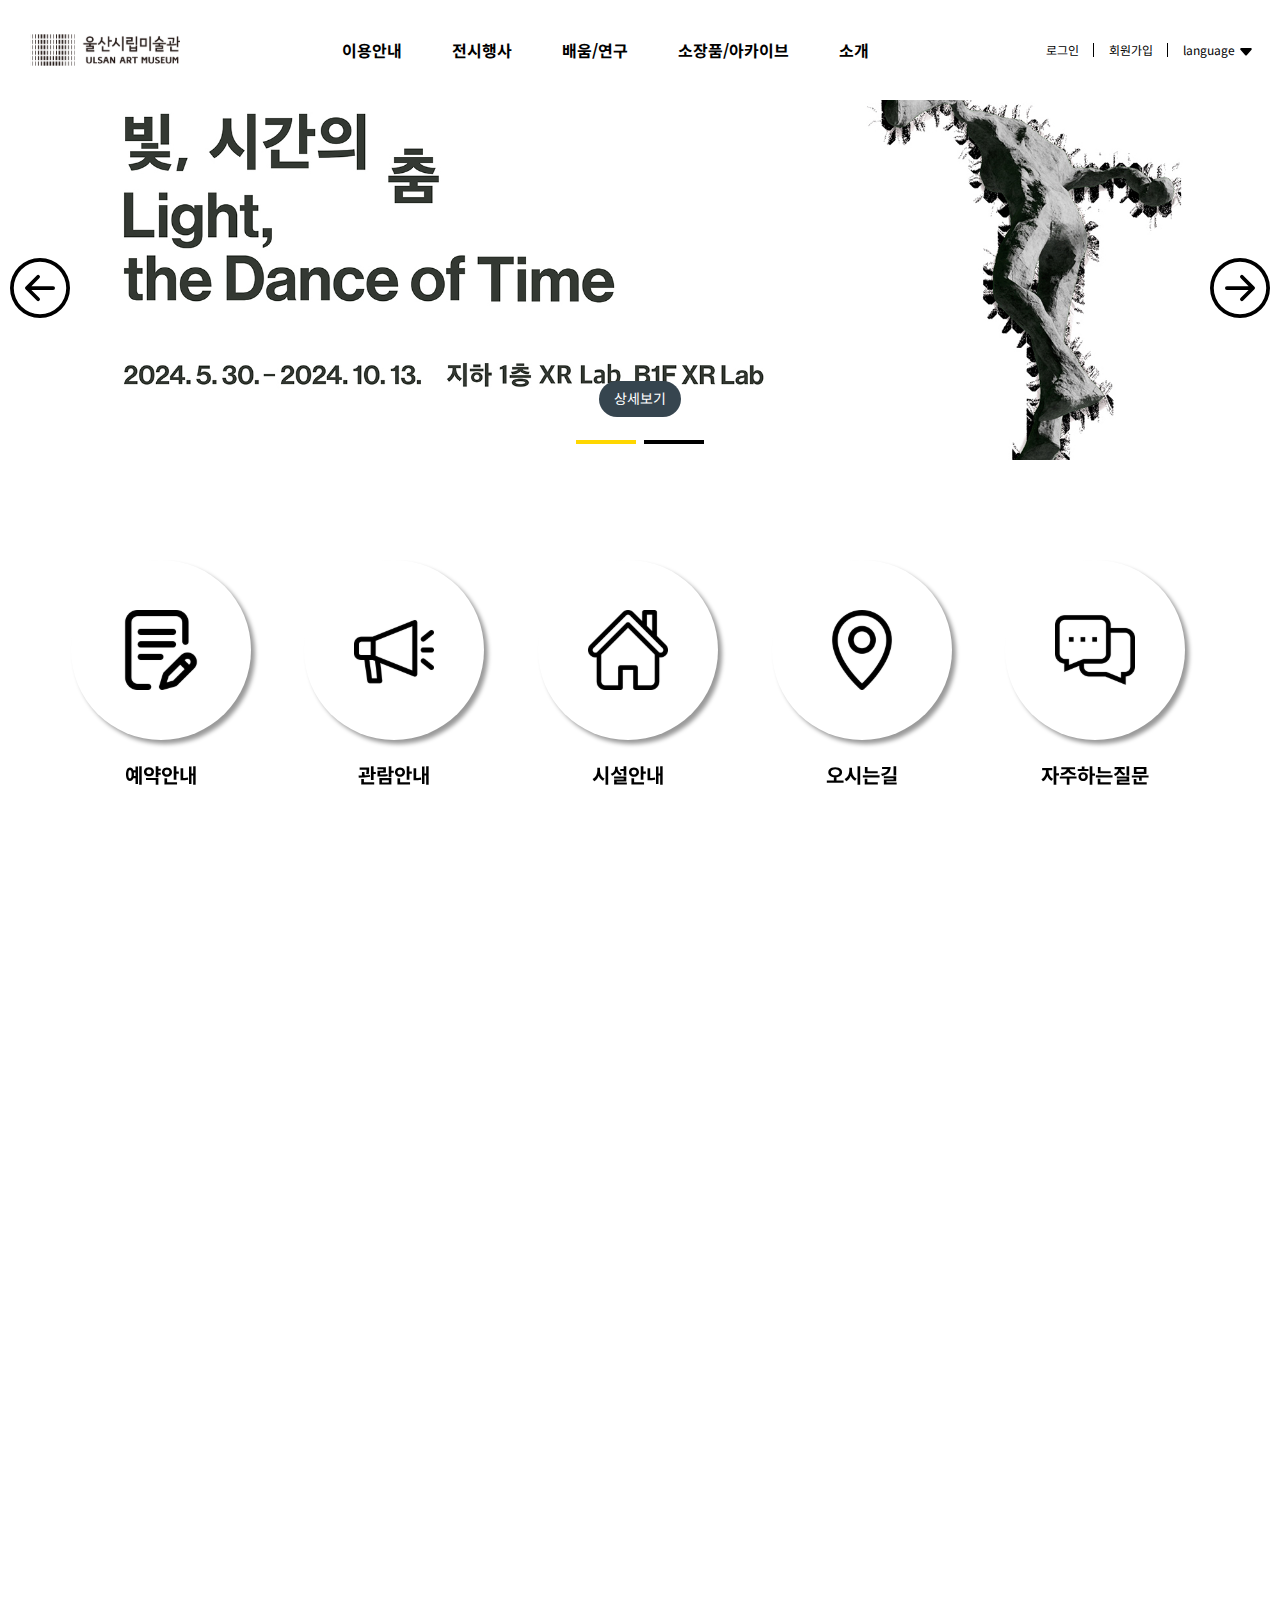
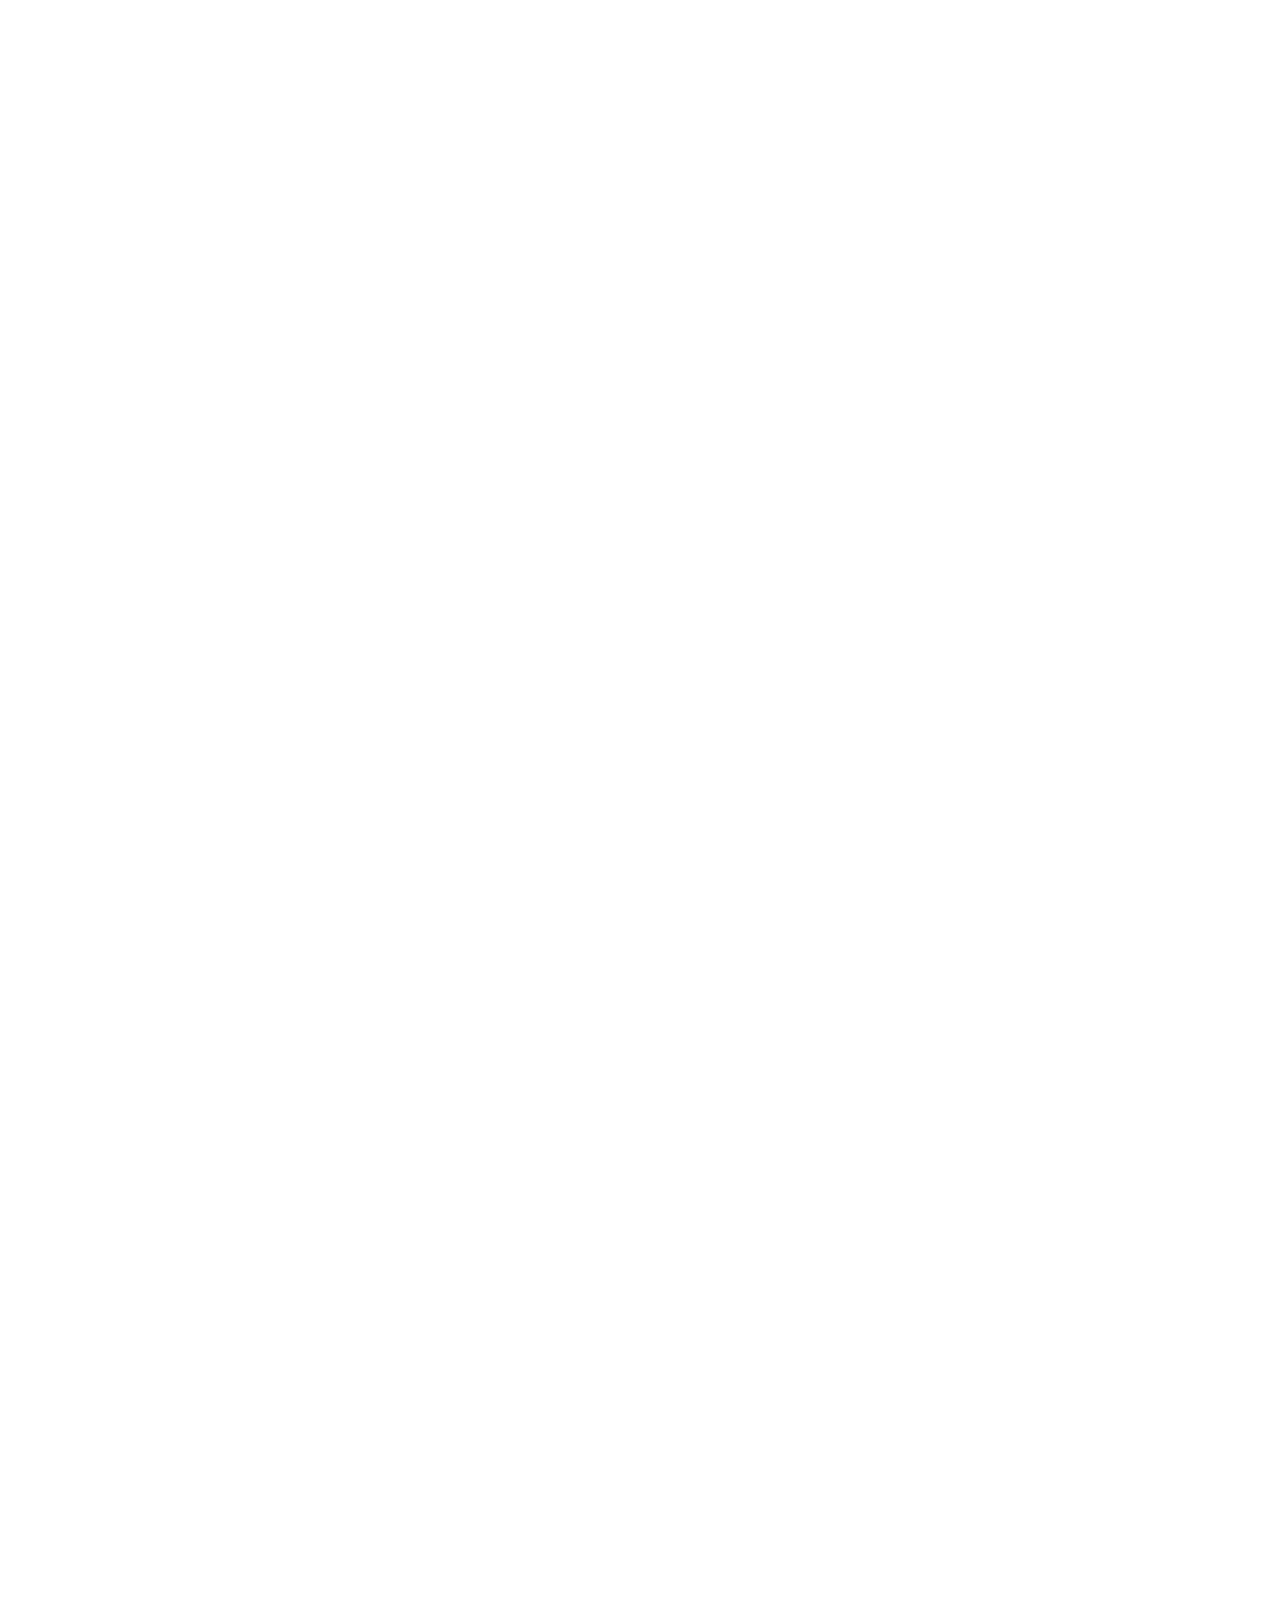
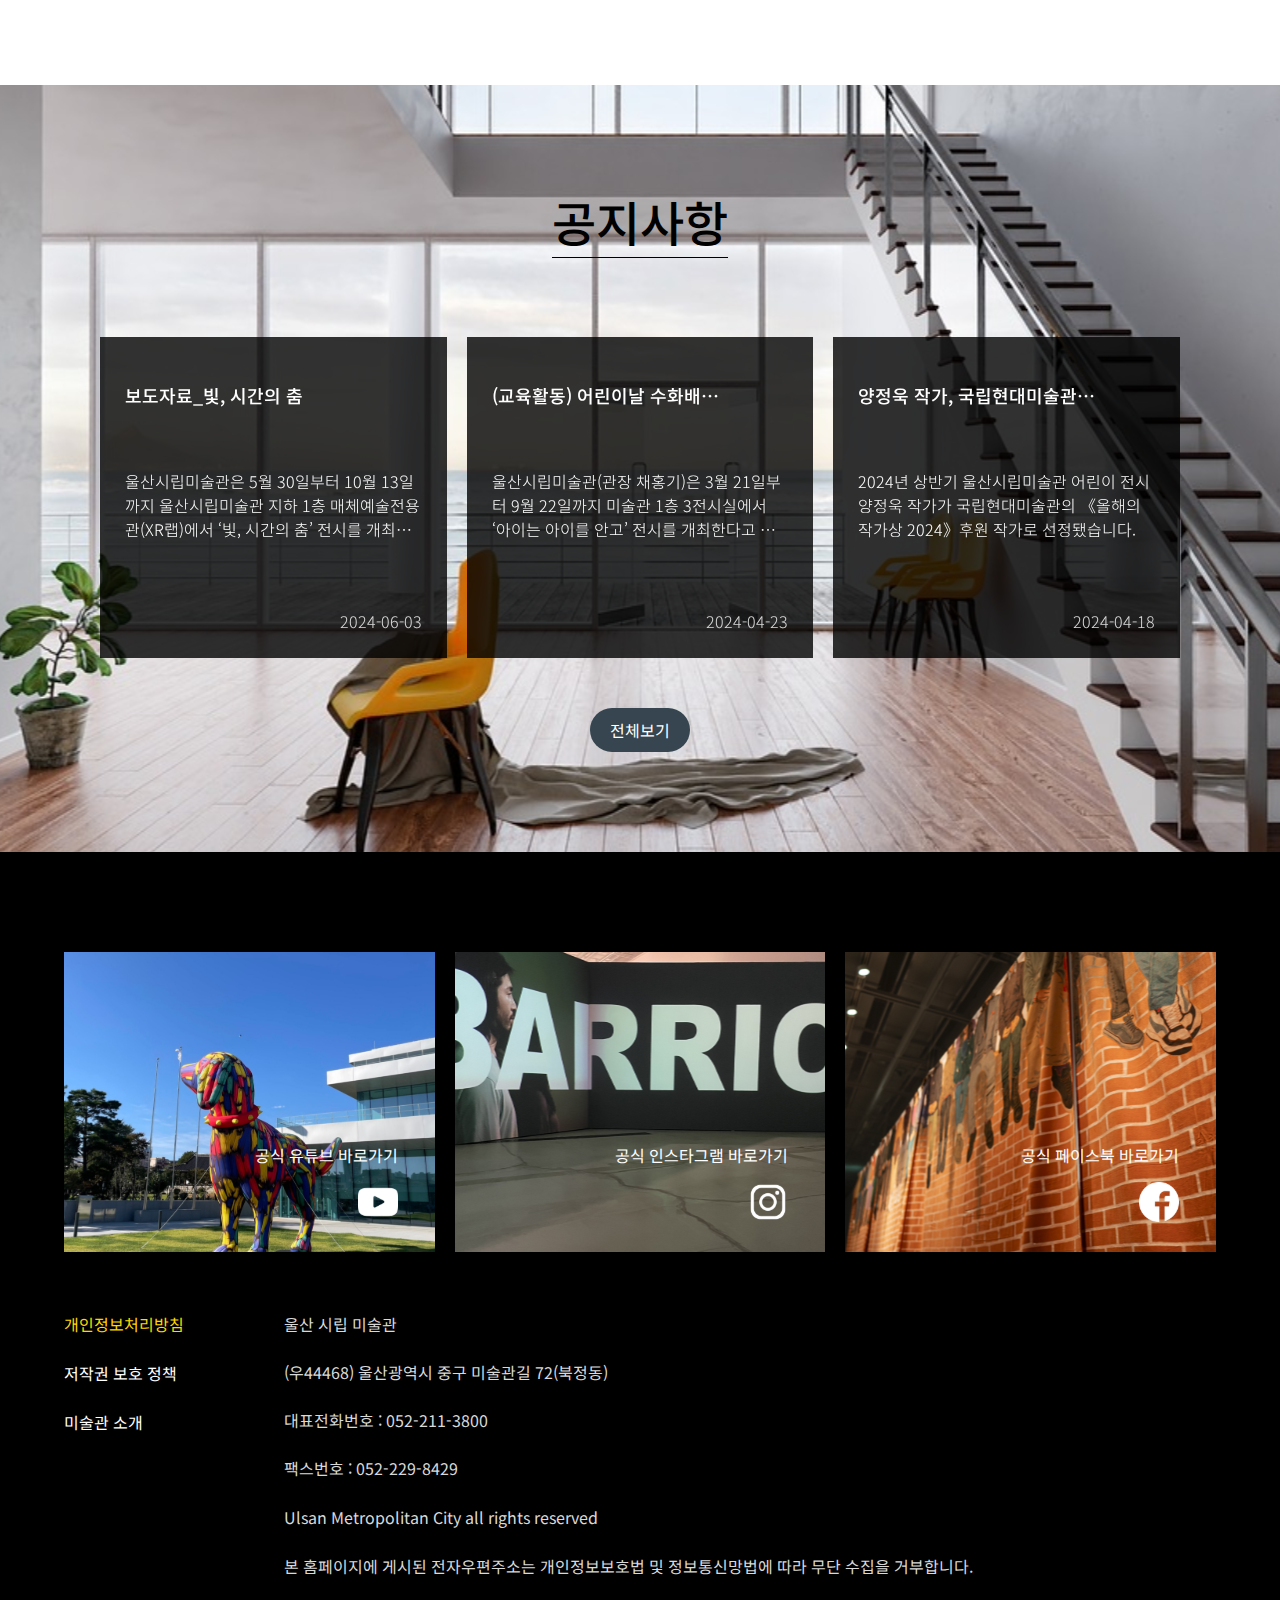
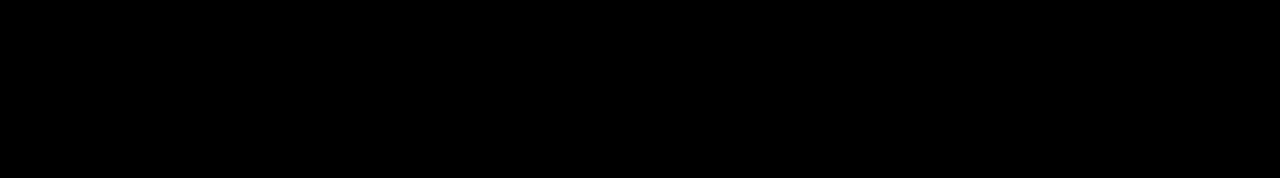
==== commit 7f2965ec: "Add files via upload" ====
--- a/index.html
+++ b/index.html
@@ -37,23 +37,23 @@
       <nav>
         <ul class="gnb"><!--gnb-->
           <li>
-            <a href="#">이용안내</a>
+            <a href="sub/viewing.html">이용안내</a>
             <ul class="depth2 one"><!-- depth2 -->
-              <li><a href="#">관람안내</a>
+              <li><a href="sub/viewing.html">관람안내</a>
                 <ul class="depth3">
-                  <li><a href="#">관람정보</a></li>
-                  <li><a href="#">단체관람</a></li>
-                  <li><a href="#">관람예약</a></li>
-                </ul>
-              </li>
-              <li><a href="#">시설안내</a>
+                  <li><a href="sub/viewing.html">관람정보</a></li>
+                  <li><a href="sub/group.html">단체관람</a></li>
+                  <li><a href="sub/reservation.html">관람예약</a></li>
+                </ul>
+              </li>
+              <li><a href="sub/exhibition.html">시설안내</a>
                 <ul class="depth3">
-                  <li><a href="#">전시실 안내</a></li>
+                  <li><a href="sub/exhibition.html">전시실 안내</a></li>
                   <li><a href="#">대관 안내</a></li>
                 </ul>
               </li>
               <li><a href="#">편의시설 안내</a></li>
-              <li><a href="#">오시는 길</a></li>
+              <li><a href="sub/come.html">오시는 길</a></li>
             </ul>
           </li>
 
@@ -117,10 +117,10 @@
               <li><a href=#>이용안내</a>
                 <img src="img/common/caret-down-fill.svg" alt="caret-down-fill" class="caret_down2">
                 <ul class="mdepth2">
-                  <li><a href="#">관람안내</a></li>
-                  <li><a href="#">시설안내</a></li>
+                  <li><a href="sub/viewing.html">관람안내</a></li>
+                  <li><a href="sub/exhibition.html">시설안내</a></li>
                   <li><a href="#">편의 시설안내</a></li>
-                  <li><a href="#">오시는 길</a></li>
+                  <li><a href="sub/come.html">오시는 길</a></li>
                 </ul>
               </li>
               <li>
@@ -218,10 +218,10 @@
         <h2>퀵메뉴</h2>
         <div class="inner">
           <ul>
-            <li><a href="#"><span>예약안내</span></a></li>
-            <li><a href="#"><span>관람안내</span></a></li>
-            <li><a href="#"><span>시설안내</span></a></li>
-            <li><a href="#"><span>오시는길</span></a></li>
+            <li><a href="sub/reservation.html"><span>예약안내</span></a></li>
+            <li><a href="sub/viewing.html"><span>관람안내</span></a></li>
+            <li><a href="sub/exhibition.html"><span>시설안내</span></a></li>
+            <li><a href="sub/come.html"><span>오시는길</span></a></li>
             <li><a href="#"><span>자주하는질문</span></a></li>
           </ul>
         </div>
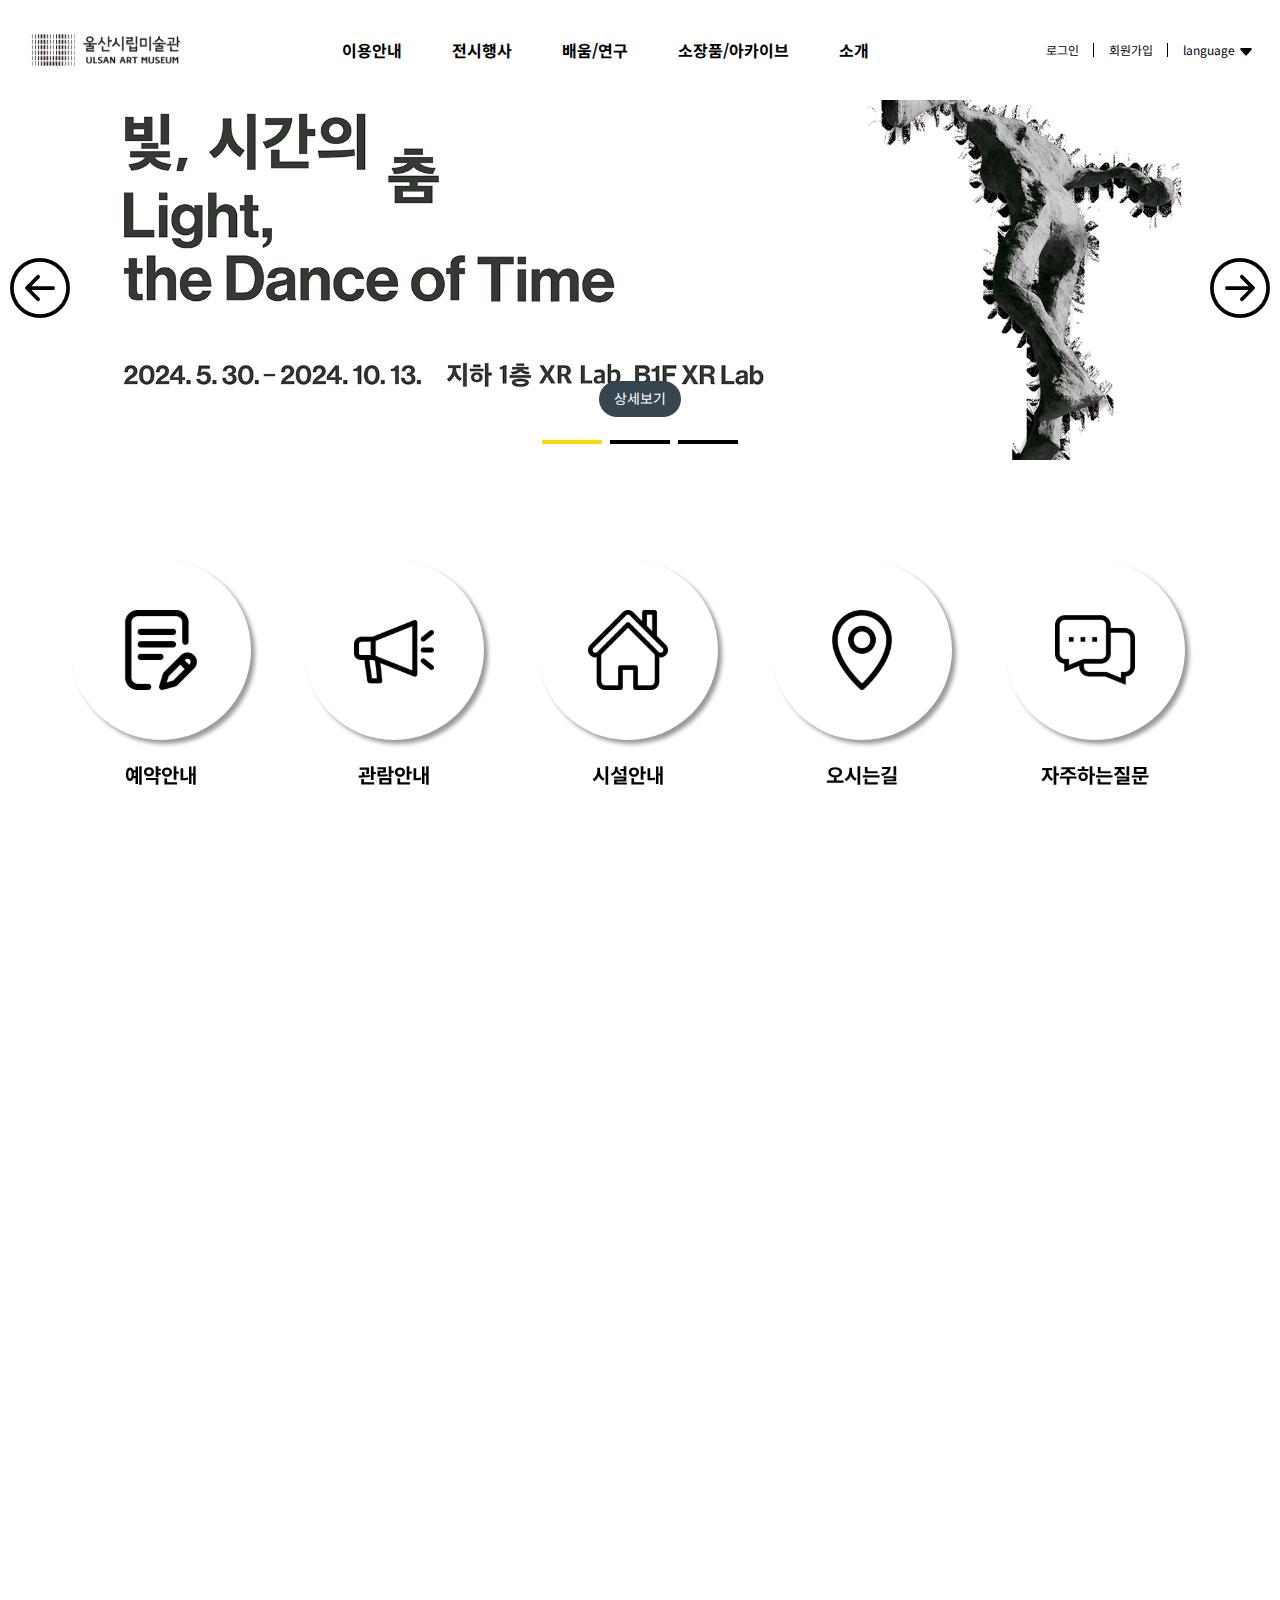
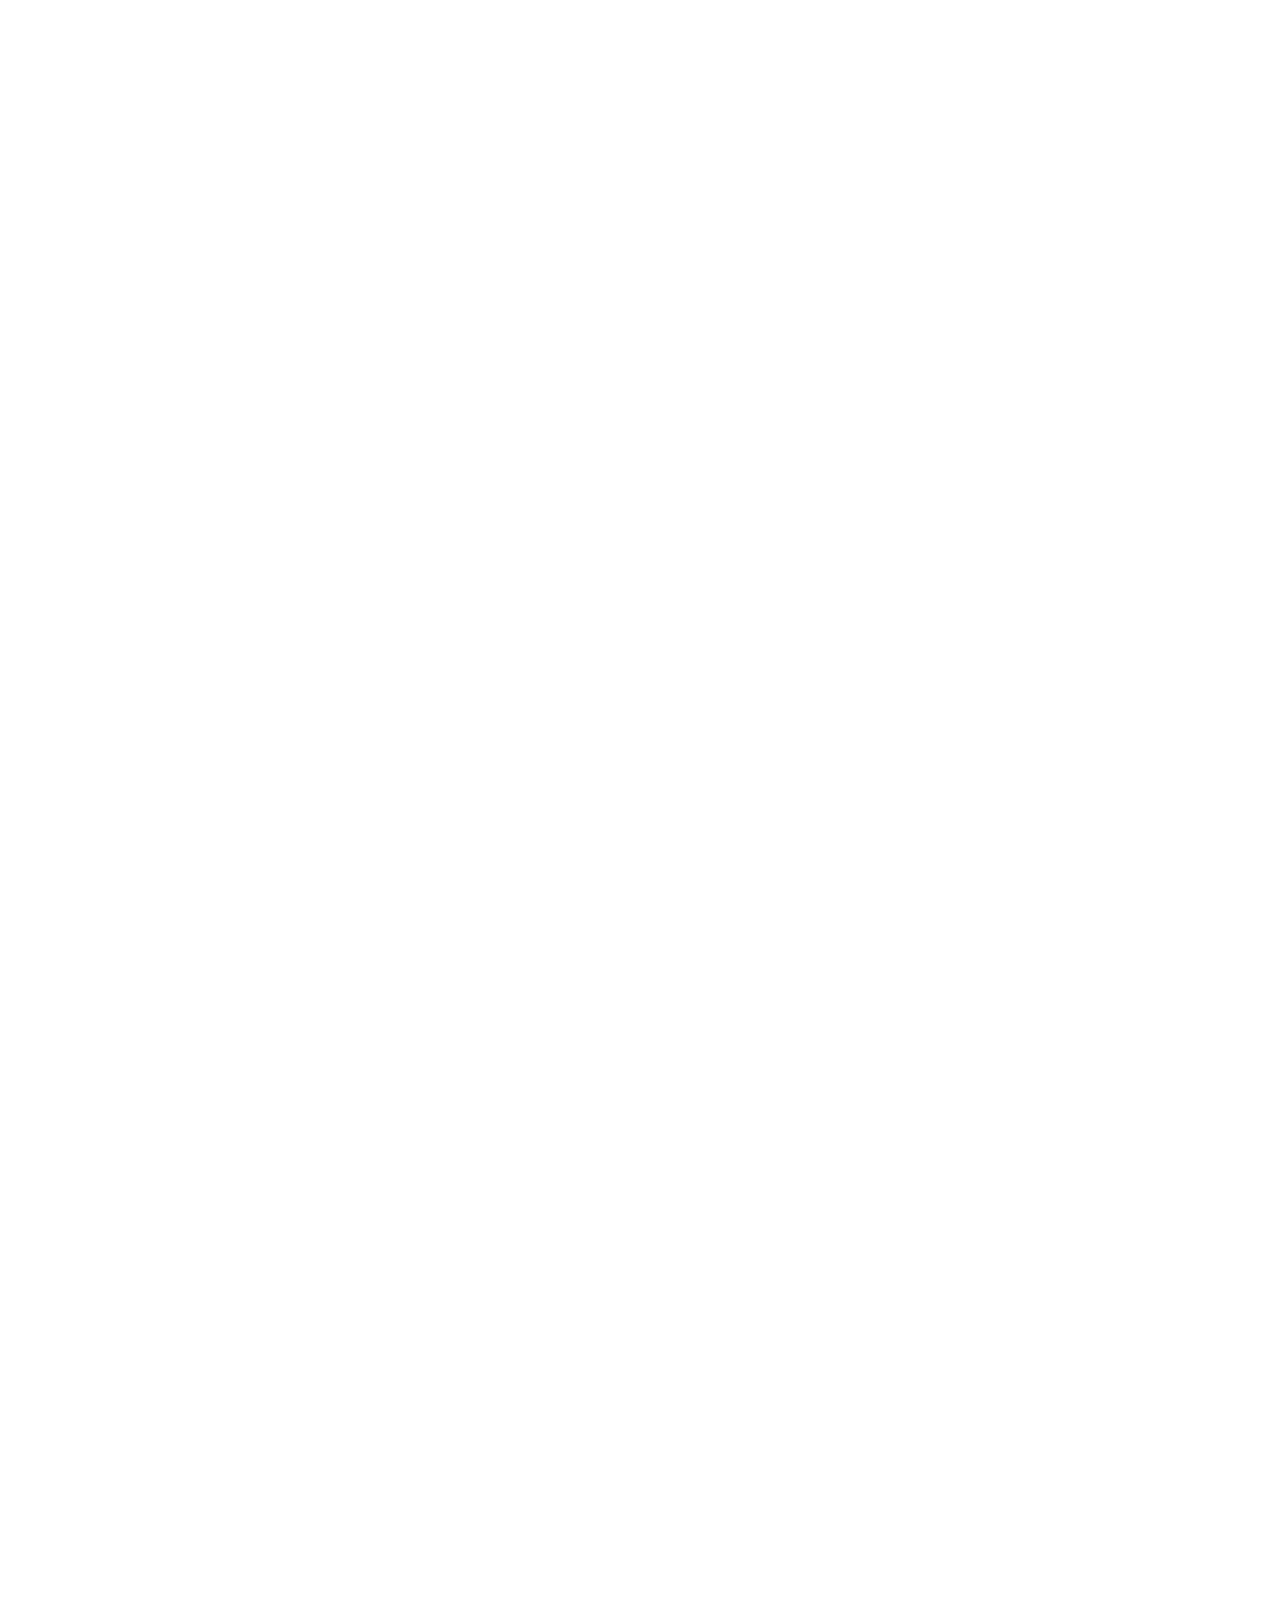
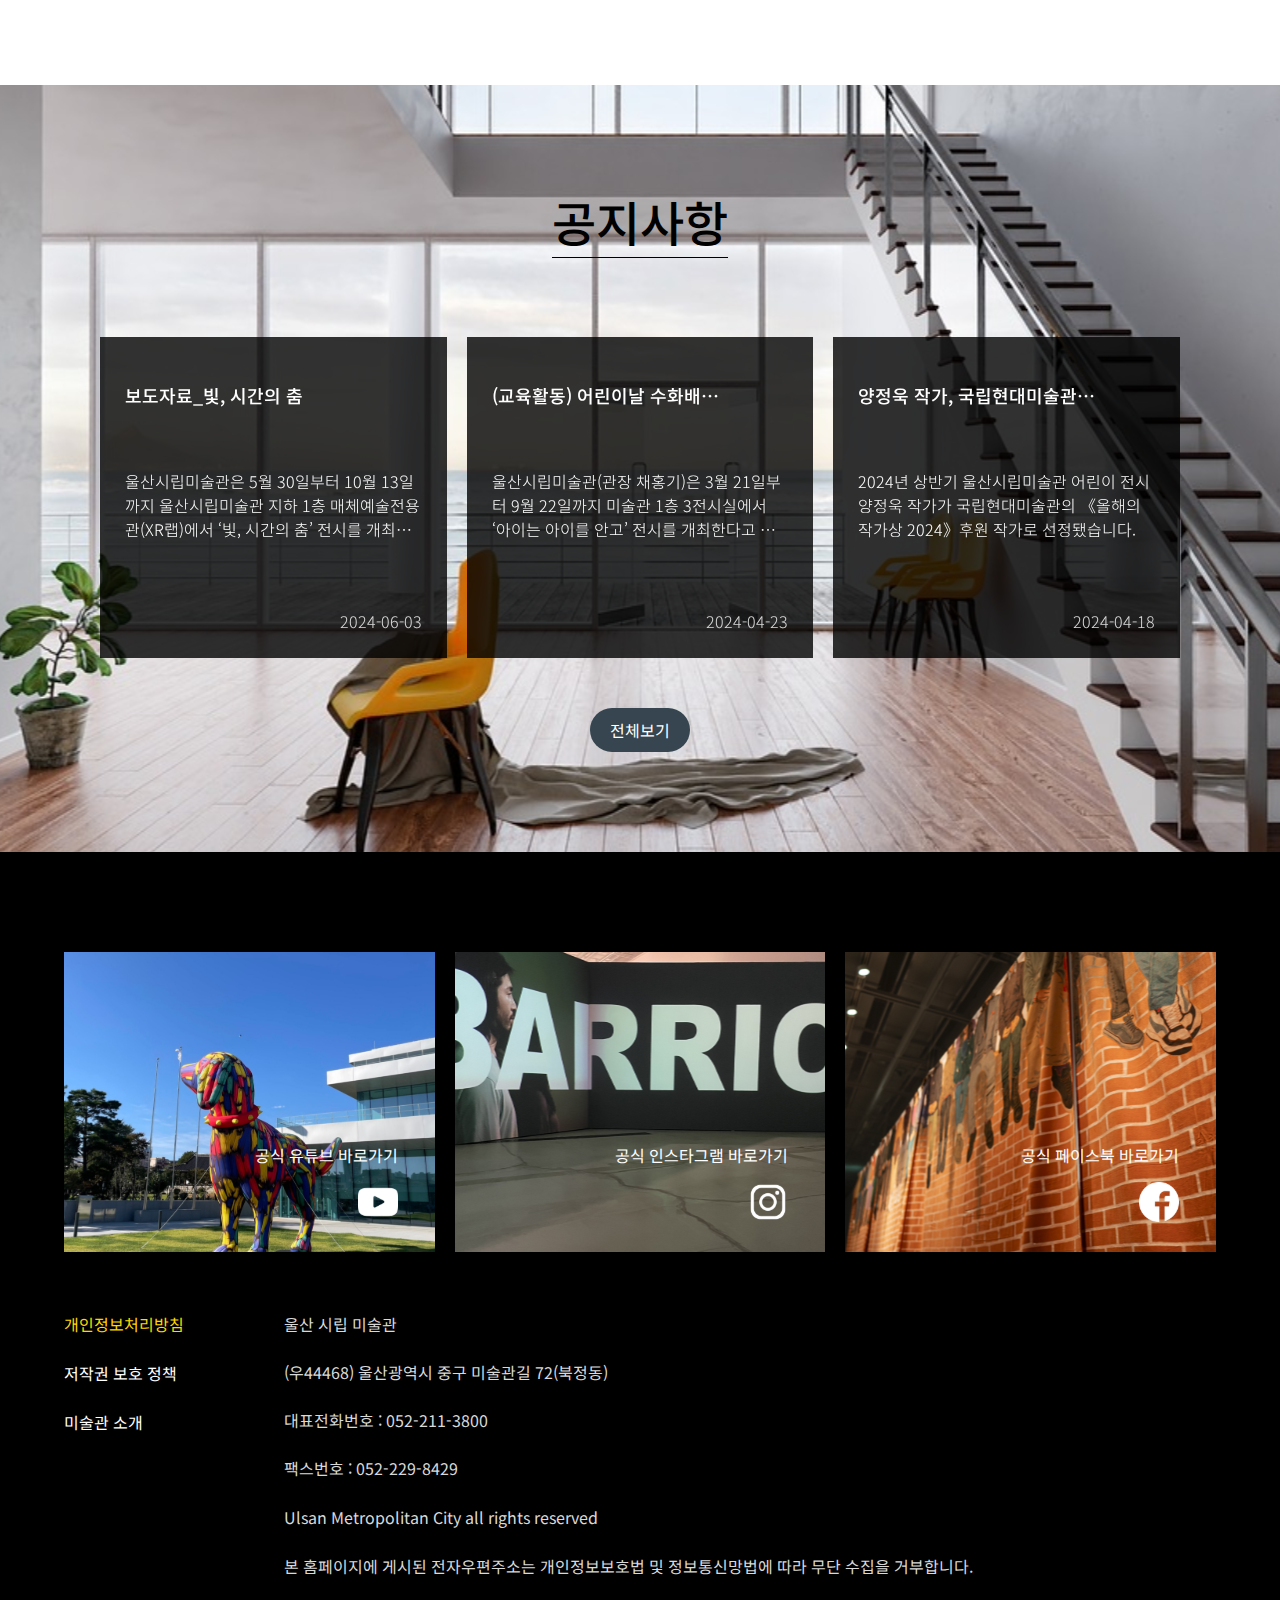
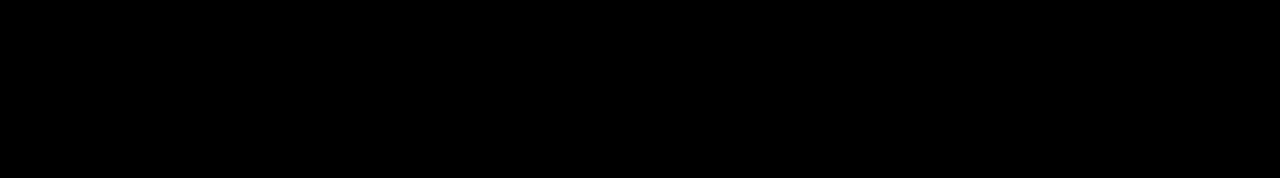
==== commit cbb40aca: "Update index.html" ====
--- a/index.html
+++ b/index.html
@@ -195,11 +195,12 @@
               <div class="mb_txt"><a href="#" class="btn_more">상세보기</a>
               </div>
             </li>
-            <!--<li class="swiper-slide mb3">추 후에 추가 예정
+            <li class="swiper-slide mb3">
               <div class="mb_txt">
                 <a href="#" class="btn_more">상세보기</a>
               </div>
             </li>
+            <!--
             <li class="swiper-slide mb4">추 후에 추가 예정
               <div class="mb_txt">
                 <a href="#" class="btn_more">상세보기</a>
@@ -500,4 +501,4 @@
   </script>
 </body>
 
-</html>+</html>
